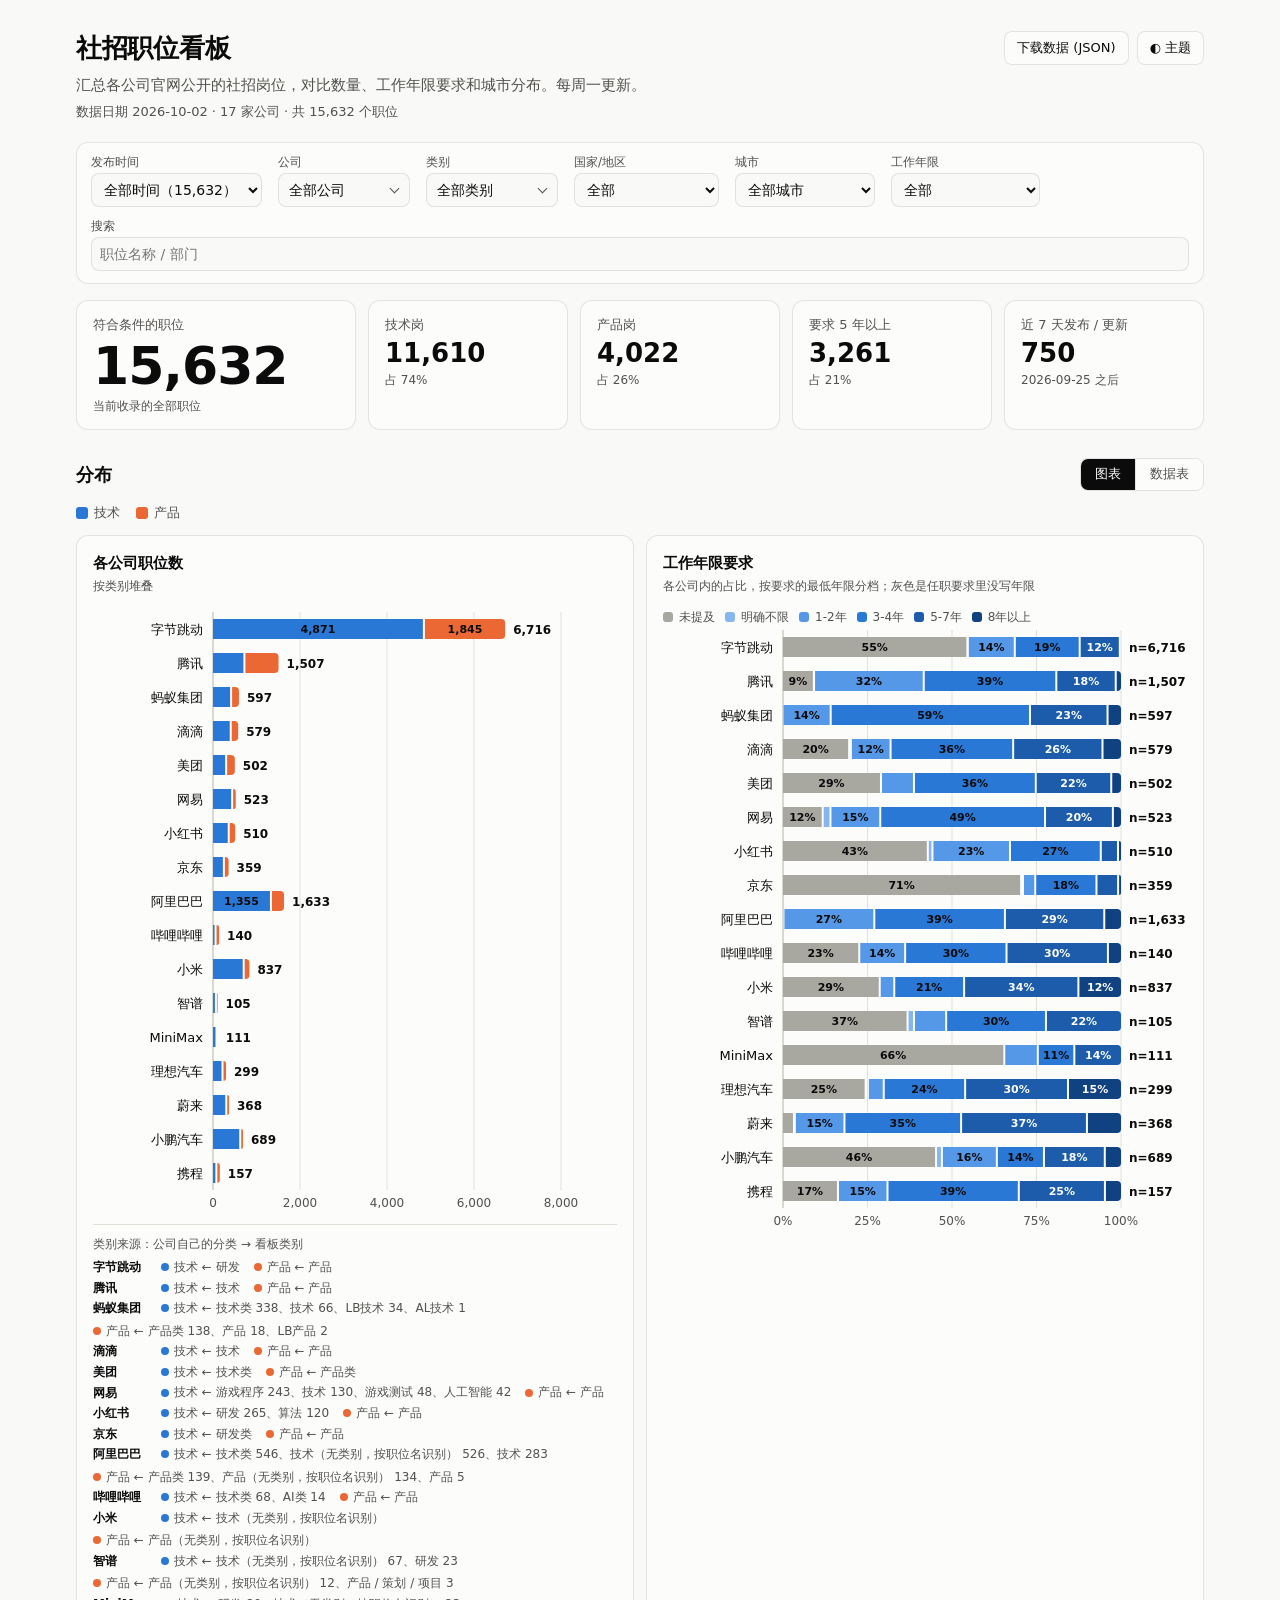
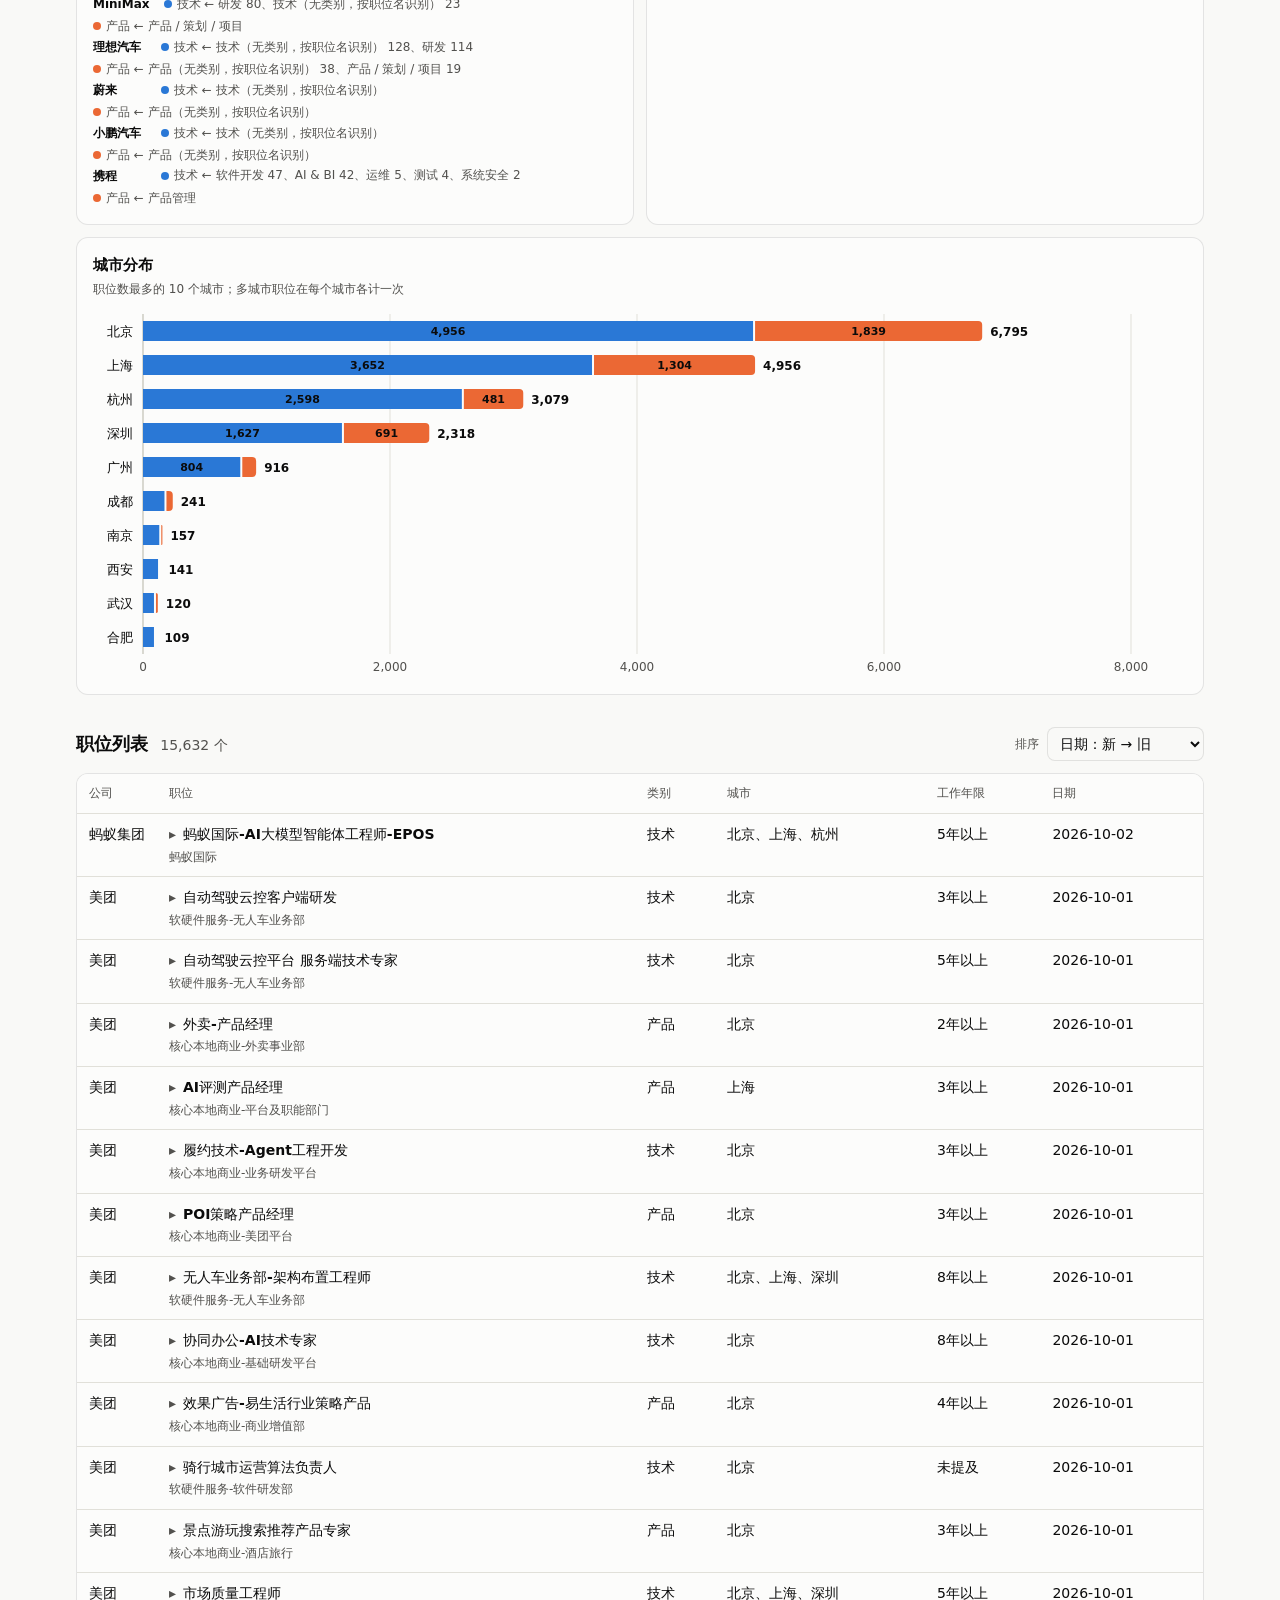
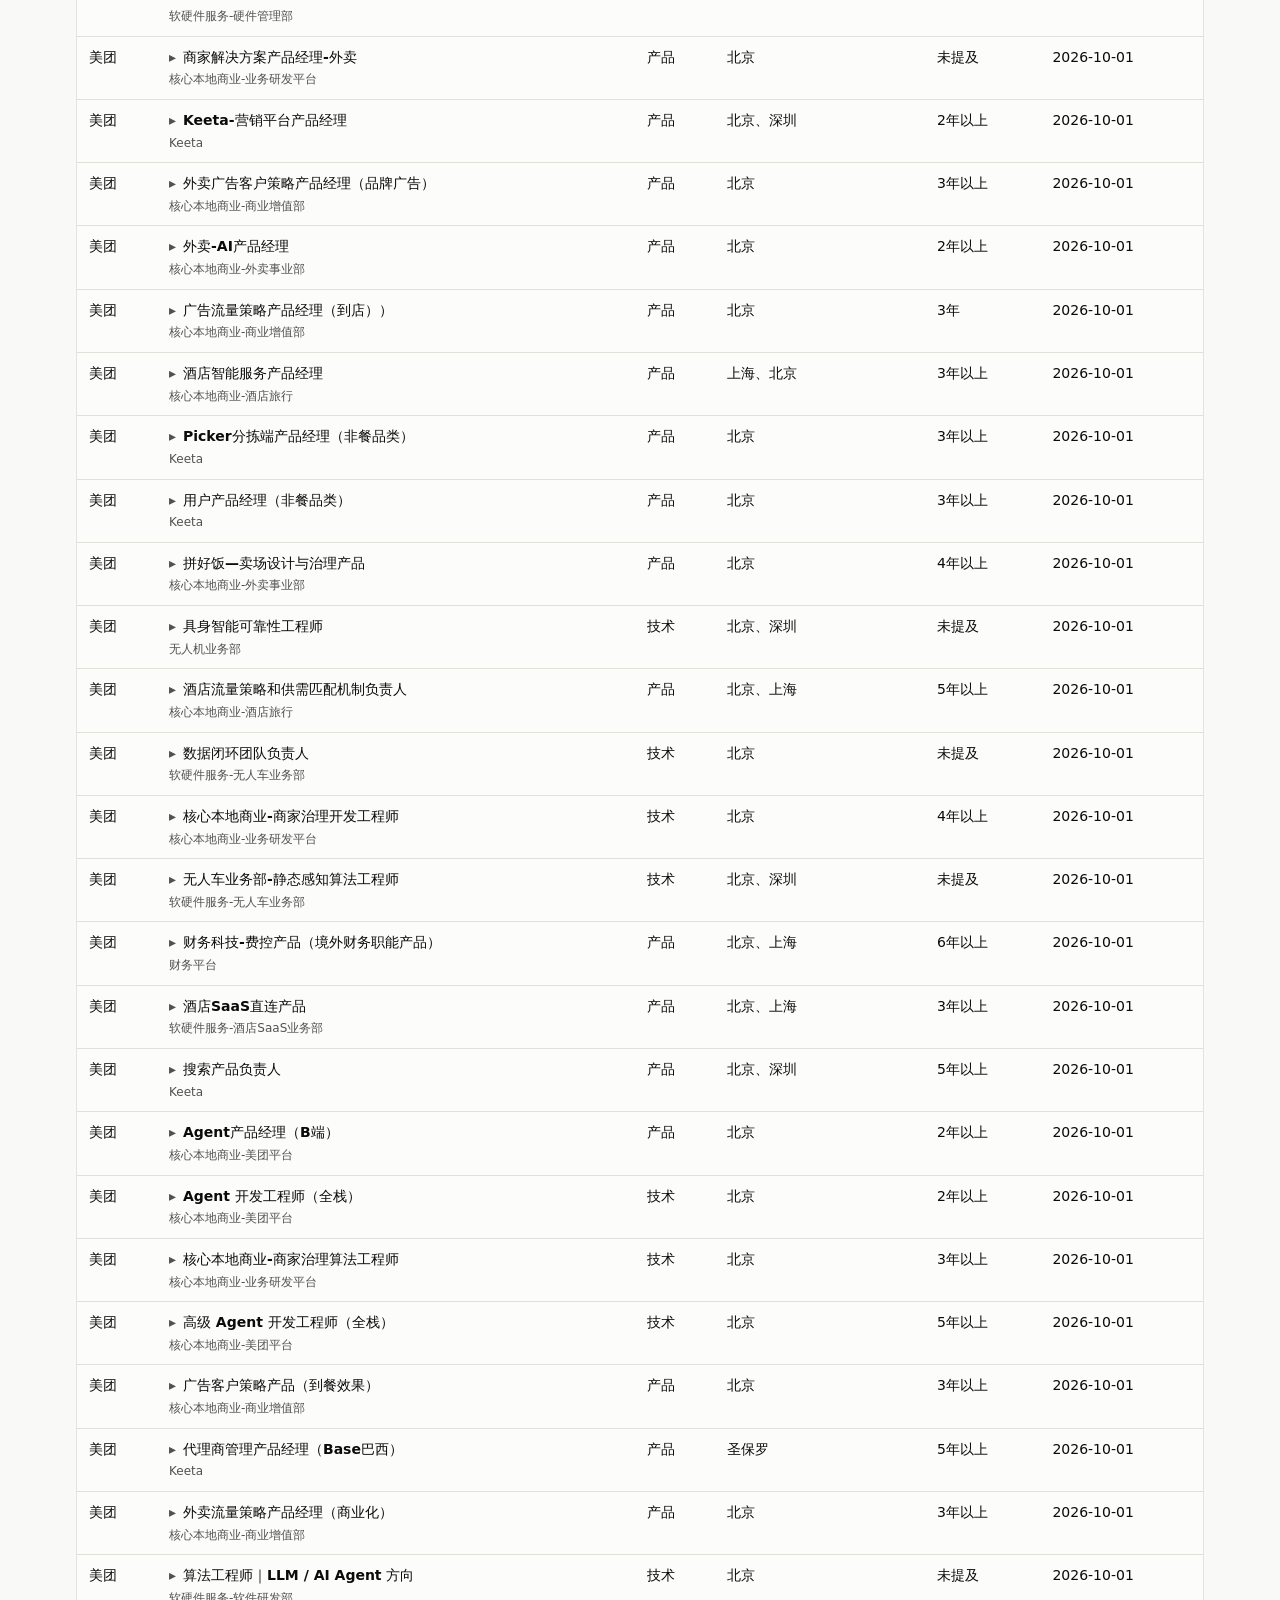
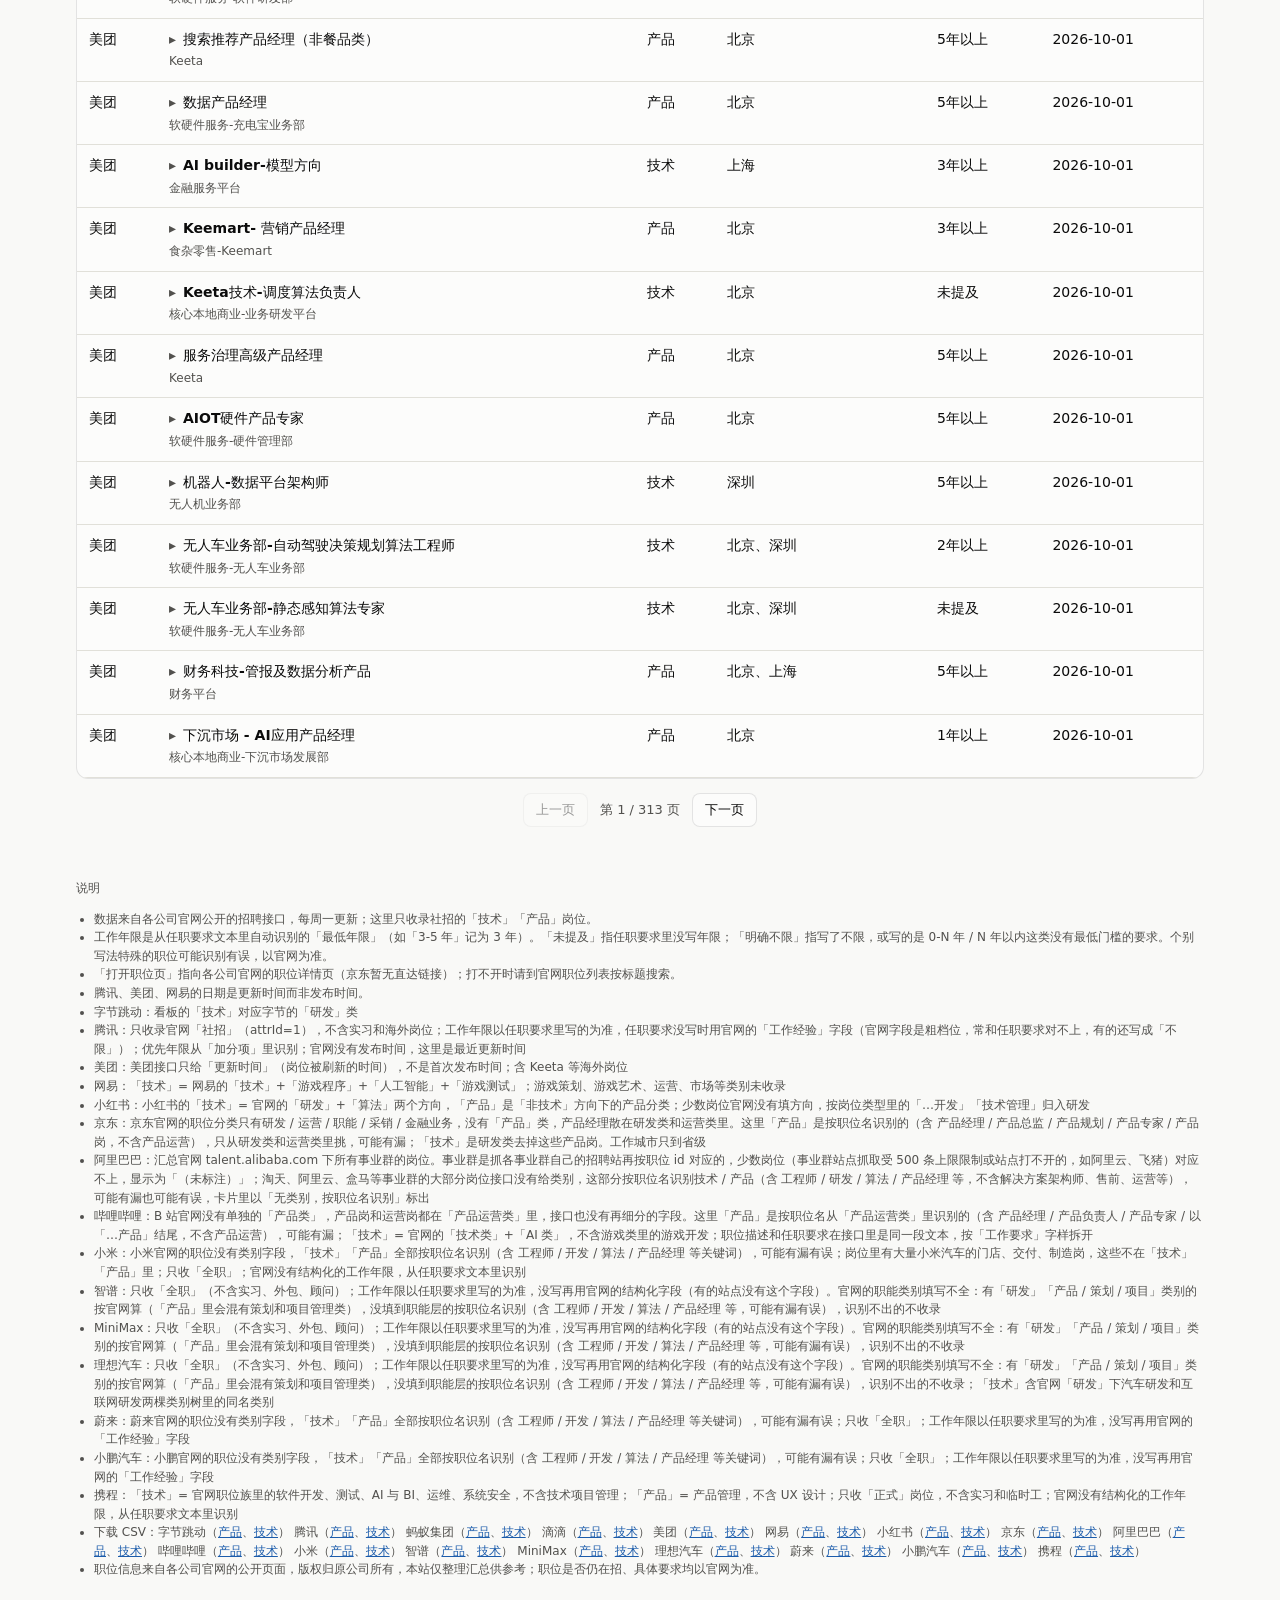
==== index.html @ eeb40e64 "publish: 数据日期 2026-10-02" ====
<!doctype html>
<html lang="zh-CN">
<head>
<meta charset="utf-8">
<meta name="viewport" content="width=device-width, initial-scale=1">
<title>社招职位看板</title>
<meta name="description" content="多家互联网公司的社招岗位看板：数量、工作年限要求、城市分布，可筛选、可查看职位描述。">
<script>
  // 在样式加载前应用已保存的主题，避免闪一下
  try { var t = localStorage.getItem('jobs-theme'); if (t === 'light' || t === 'dark') document.documentElement.dataset.theme = t; } catch (e) {}
</script>
<link rel="stylesheet" href="assets/style.css">
<script src="assets/app.js" defer></script>
</head>
<body>
<header class="top">
  <div class="top-row">
    <h1>社招职位看板</h1>
    <div class="top-actions">
      <a class="btn" href="data/jobs.json" download>下载数据 (JSON)</a>
      <button class="btn" id="themeBtn" type="button" aria-label="切换深色 / 浅色">◐ 主题</button>
    </div>
  </div>
  <p class="lead">汇总各公司官网公开的社招岗位，对比数量、工作年限要求和城市分布。每周一更新。</p>
  <p class="meta" id="meta">加载中…</p>
</header>

<main>
  <section class="filters" aria-label="筛选" id="filters">
    <label class="fld">发布时间
      <select id="fRange"></select>
    </label>
    <div class="fld"><span class="fld-l" id="lCompany">公司</span><div class="dd" id="fCompany"></div></div>
    <div class="fld"><span class="fld-l" id="lCat">类别</span><div class="dd" id="fCat"></div></div>
    <label class="fld" id="fldCountry" hidden>国家/地区
      <select id="fCountry"></select>
    </label>
    <label class="fld">城市
      <select id="fCity"></select>
    </label>
    <label class="fld">工作年限
      <select id="fYears"></select>
    </label>
    <label class="fld grow">搜索
      <input type="search" id="fQuery" placeholder="职位名称 / 部门" autocomplete="off">
    </label>
    <button class="btn" id="fReset" type="button" hidden>清除筛选</button>
    <div class="facets" id="facetRow" hidden></div>
  </section>

  <section class="kpis" aria-label="概览" id="kpis"></section>

  <section aria-labelledby="chartsH">
    <div class="sec-head">
      <h2 id="chartsH">分布</h2>
      <div class="seg-ctl" role="group" aria-label="视图">
        <button type="button" data-view="chart" aria-pressed="true">图表</button>
        <button type="button" data-view="table" aria-pressed="false">数据表</button>
      </div>
    </div>
    <div class="legend" id="catLegend" aria-label="图例"></div>
    <div class="grid" id="charts">
      <article class="card" id="cardCompany"><h3>各公司职位数</h3><p class="sub">按类别堆叠</p><div class="body"></div></article>
      <article class="card" id="cardYears"><h3>工作年限要求</h3><p class="sub">各公司内的占比，按要求的最低年限分档；灰色是任职要求里没写年限</p><div class="legend ord" id="ordLegend"></div><div class="body"></div></article>
      <article class="card" id="cardCity"><h3>城市分布</h3><p class="sub">职位数最多的 10 个城市；多城市职位在每个城市各计一次</p><div class="body"></div></article>
    </div>
  </section>

  <section aria-labelledby="listH">
    <div class="sec-head">
      <h2 id="listH">职位列表 <span class="count" id="listCount"></span></h2>
      <label class="fld inline">排序
        <select id="fSort">
          <option value="date">日期：新 → 旧</option>
          <option value="yasc">工作年限：低 → 高</option>
          <option value="ydesc">工作年限：高 → 低</option>
          <option value="co">公司</option>
        </select>
      </label>
    </div>
    <div class="table-wrap">
      <table class="jobs" id="jobsTable">
        <thead><tr>
          <th scope="col" class="col-co">公司</th>
          <th scope="col">职位</th>
          <th scope="col" class="col-cat">类别</th>
          <th scope="col" class="col-city">城市</th>
          <th scope="col" class="col-y">工作年限</th>
          <th scope="col" class="col-dt">日期</th>
        </tr></thead>
        <tbody id="jobsBody"></tbody>
      </table>
    </div>
    <nav class="pager" id="pager" aria-label="分页"></nav>
  </section>
</main>

<footer class="foot" id="foot"></footer>
<div id="tip" class="tip" role="tooltip" hidden></div>
</body>
</html>
---- assets/style.css ----
/* 配色来自 dataviz skill 的参考调色板，已用 validate_palette.js 校验（两种模式都通过）：
   --cat-0…7 是类别色，按类别在 jobs.json 里的顺序固定分配（技术=蓝、产品=橙…），--ord-* 是工作年限的有序渐变。
   浅色模式下青 / 黄 / 粉对比度不足 3:1，所以图上必须有可见标签或数据表——两者都有。 */
:root {
  color-scheme: light;
  --page: #f9f9f7;
  --surface: #fcfcfb;
  --ink: #0b0b0b;
  --ink-2: #52514e;
  --muted: #898781;
  --grid: #e1e0d9;
  --axis: #c3c2b7;
  --border: rgba(11, 11, 11, 0.10);
  --link: #1c5cab;
  --wash: rgba(11, 11, 11, 0.05);
  --cat-0: #2a78d6; --cat-0-ink: #0b0b0b;
  --cat-1: #eb6834; --cat-1-ink: #0b0b0b;
  --cat-2: #1baf7a; --cat-2-ink: #0b0b0b;
  --cat-3: #eda100; --cat-3-ink: #0b0b0b;
  --cat-4: #e87ba4; --cat-4-ink: #0b0b0b;
  --cat-5: #008300; --cat-5-ink: #ffffff;
  --cat-6: #4a3aa7; --cat-6-ink: #ffffff;
  --cat-7: #e34948; --cat-7-ink: #0b0b0b;
  --na: #a8a7a0; --na-ink: #0b0b0b;   /* 年限图里的「未提及」：没有信息，不参与有序渐变 */
  --ord-0: #86b6ef; --ord-0-ink: #0b0b0b;
  --ord-1: #5598e7; --ord-1-ink: #0b0b0b;
  --ord-2: #2a78d6; --ord-2-ink: #0b0b0b;
  --ord-3: #1c5cab; --ord-3-ink: #ffffff;
  --ord-4: #104281; --ord-4-ink: #ffffff;
}
@media (prefers-color-scheme: dark) {
  :root:where(:not([data-theme="light"])) {
    color-scheme: dark;
    --page: #0d0d0d;
    --surface: #1a1a19;
    --ink: #ffffff;
    --ink-2: #c3c2b7;
    --grid: #2c2c2a;
    --axis: #383835;
    --border: rgba(255, 255, 255, 0.10);
    --link: #6da7ec;
    --wash: rgba(255, 255, 255, 0.07);
    --cat-0: #3987e5; --cat-0-ink: #0b0b0b;
    --cat-1: #d95926; --cat-1-ink: #0b0b0b;
    --cat-2: #199e70; --cat-2-ink: #0b0b0b;
    --cat-3: #c98500; --cat-3-ink: #0b0b0b;
    --cat-4: #d55181; --cat-4-ink: #0b0b0b;
    --cat-5: #008300; --cat-5-ink: #ffffff;
    --cat-6: #9085e9; --cat-6-ink: #0b0b0b;
    --cat-7: #e66767; --cat-7-ink: #0b0b0b;
    --na: #66655f; --na-ink: #ffffff;
    --ord-0: #184f95; --ord-0-ink: #ffffff;
    --ord-1: #256abf; --ord-1-ink: #ffffff;
    --ord-2: #3987e5; --ord-2-ink: #0b0b0b;
    --ord-3: #6da7ec; --ord-3-ink: #0b0b0b;
    --ord-4: #9ec5f4; --ord-4-ink: #0b0b0b;
  }
}
:root[data-theme="dark"] {
  color-scheme: dark;
  --page: #0d0d0d;
  --surface: #1a1a19;
  --ink: #ffffff;
  --ink-2: #c3c2b7;
  --grid: #2c2c2a;
  --axis: #383835;
  --border: rgba(255, 255, 255, 0.10);
  --link: #6da7ec;
  --wash: rgba(255, 255, 255, 0.07);
  --cat-0: #3987e5; --cat-0-ink: #0b0b0b;
  --cat-1: #d95926; --cat-1-ink: #0b0b0b;
  --cat-2: #199e70; --cat-2-ink: #0b0b0b;
  --cat-3: #c98500; --cat-3-ink: #0b0b0b;
  --cat-4: #d55181; --cat-4-ink: #0b0b0b;
  --cat-5: #008300; --cat-5-ink: #ffffff;
  --cat-6: #9085e9; --cat-6-ink: #0b0b0b;
  --cat-7: #e66767; --cat-7-ink: #0b0b0b;
  --na: #66655f; --na-ink: #ffffff;
  --ord-0: #184f95; --ord-0-ink: #ffffff;
  --ord-1: #256abf; --ord-1-ink: #ffffff;
  --ord-2: #3987e5; --ord-2-ink: #0b0b0b;
  --ord-3: #6da7ec; --ord-3-ink: #0b0b0b;
  --ord-4: #9ec5f4; --ord-4-ink: #0b0b0b;
}

* { box-sizing: border-box; }
html { -webkit-text-size-adjust: 100%; }
body {
  margin: 0;
  background: var(--page);
  color: var(--ink);
  font: 15px/1.55 system-ui, -apple-system, "Segoe UI", "PingFang SC", "Microsoft YaHei", sans-serif;
}
.top, main, .foot { max-width: 1160px; margin: 0 auto; padding-left: 16px; padding-right: 16px; }
.top { padding-top: 28px; }
.top-row { display: flex; align-items: center; justify-content: space-between; gap: 12px; flex-wrap: wrap; }
h1 { margin: 0; font-size: 26px; font-weight: 650; letter-spacing: -0.01em; }
h2 { margin: 0; font-size: 18px; font-weight: 650; }
h3 { margin: 0; font-size: 15px; font-weight: 650; }
.lead { margin: 6px 0 0; color: var(--ink-2); }
.lead b { color: var(--ink); font-weight: 600; }
.meta { margin: 4px 0 0; color: var(--ink-2); font-size: 13px; }
.top-actions { display: flex; gap: 8px; }
main { padding-bottom: 32px; }
a { color: var(--link); }
:focus-visible { outline: 2px solid var(--link); outline-offset: 2px; border-radius: 4px; }

.btn {
  font: inherit; font-size: 13px; color: var(--ink); background: var(--surface);
  border: 1px solid var(--border); border-radius: 8px; padding: 6px 12px; cursor: pointer; text-decoration: none;
}
.btn:hover { background: var(--wash); }

/* 筛选栏：一行，位于所有内容上方 */
.filters {
  display: flex; flex-wrap: wrap; align-items: flex-end; gap: 12px 16px;
  margin: 20px 0 16px; padding: 12px 14px; background: var(--surface);
  border: 1px solid var(--border); border-radius: 12px;
}
.fld { display: flex; flex-direction: column; gap: 4px; font-size: 12px; line-height: 1.2; color: var(--ink-2); }
.fld.inline { flex-direction: row; align-items: center; gap: 8px; }
.fld.grow { flex: 1 1 200px; min-width: 160px; }
.fld-l { line-height: 1.2; }
select, input[type="search"] {
  font: inherit; font-size: 14px; color: var(--ink); background: var(--page);
  border: 1px solid var(--border); border-radius: 8px; padding: 6px 8px; min-height: 34px;
}
input[type="search"] { width: 100%; }
/* 可多选的下拉框（公司、类别）：按钮显示当前选择，菜单里是带勾选框的选项 */
.dd { position: relative; }
.dd-btn {
  font: inherit; font-size: 14px; color: var(--ink); background: var(--page); text-align: left;
  border: 1px solid var(--border); border-radius: 8px; padding: 6px 30px 6px 10px; min-height: 34px; min-width: 132px;
  cursor: pointer; position: relative; white-space: nowrap;
}
.dd-btn::after { content: ""; position: absolute; right: 11px; top: 50%; width: 6px; height: 6px; margin-top: -5px;
  border-right: 1.5px solid var(--ink-2); border-bottom: 1.5px solid var(--ink-2); transform: rotate(45deg); }
.dd-btn:hover { background: var(--wash); }
.dd-btn.on { border-color: var(--ink); font-weight: 550; }
.dd-menu {
  position: absolute; z-index: 20; top: calc(100% + 4px); left: 0; min-width: 100%; max-height: 340px; overflow: auto;
  background: var(--surface); border: 1px solid var(--border); border-radius: 10px; padding: 6px;
  box-shadow: 0 8px 24px rgba(0, 0, 0, .16);
}
.dd-menu[hidden] { display: none; }
.dd-item { display: flex; align-items: center; gap: 8px; padding: 7px 8px; border-radius: 6px; cursor: pointer; font-size: 14px; white-space: nowrap; color: var(--ink); }
.dd-item:hover { background: var(--wash); }
.dd-item.zero { opacity: .45; cursor: default; }
.dd-item input { margin: 0; width: 16px; height: 16px; accent-color: var(--ink); }
.dd-item .dot { width: 8px; height: 8px; border-radius: 50%; flex: none; }
.dd-item .n { margin-left: auto; padding-left: 16px; font-size: 12px; color: var(--ink-2); font-variant-numeric: tabular-nums; }
.dd-clear { display: block; width: 100%; margin-top: 4px; padding: 7px 8px; border: 0; border-top: 1px solid var(--grid); background: none;
  font: inherit; font-size: 13px; color: var(--link); text-align: left; cursor: pointer; border-radius: 0 0 6px 6px; }
.dd-clear[hidden] { display: none; }   /* display:block 会盖掉 hidden 属性 */
.dd-clear:hover { background: var(--wash); }

/* 公司专属筛选：只选中一家公司时出现，占满筛选栏下面一整行 */
.facets { flex-basis: 100%; display: flex; flex-wrap: wrap; align-items: flex-end; gap: 12px 16px; padding-top: 12px; border-top: 1px solid var(--grid); }
.facets[hidden] { display: none; }   /* display:flex 会盖掉 hidden 属性 */
.facets .fac-title { font-size: 13px; font-weight: 600; color: var(--ink); align-self: center; }
.facets select { max-width: 260px; }

/* 概览 */
.kpis { display: grid; grid-template-columns: 1.4fr repeat(4, 1fr); gap: 12px; margin-bottom: 28px; }
.tile { background: var(--surface); border: 1px solid var(--border); border-radius: 12px; padding: 14px 16px; }
.tile .l { font-size: 13px; color: var(--ink-2); }
.tile .v { font-size: 26px; font-weight: 650; line-height: 1.2; margin-top: 2px; }
.tile .s { font-size: 12px; color: var(--ink-2); margin-top: 2px; }
.tile.hero .v { font-size: 52px; letter-spacing: -0.02em; line-height: 1.1; }

.sec-head { display: flex; align-items: center; justify-content: space-between; gap: 12px; margin: 8px 0 12px; flex-wrap: wrap; }
.count { font-size: 14px; font-weight: 400; color: var(--ink-2); margin-left: 6px; }
.seg-ctl { display: inline-flex; border: 1px solid var(--border); border-radius: 8px; overflow: hidden; }
.seg-ctl button { font: inherit; font-size: 13px; padding: 5px 14px; background: var(--surface); color: var(--ink-2); border: 0; cursor: pointer; }
.seg-ctl button + button { border-left: 1px solid var(--border); }
.seg-ctl button[aria-pressed="true"] { background: var(--ink); color: var(--surface); }

/* 图表 */
.legend { display: flex; gap: 16px; flex-wrap: wrap; font-size: 13px; color: var(--ink-2); margin: 0 0 12px; }
.legend .k { display: inline-flex; align-items: center; gap: 6px; }
.legend .sw { width: 12px; height: 12px; border-radius: 3px; }
.legend.ord { gap: 10px; margin: 8px 0 0; font-size: 12px; }
.legend.ord .sw { width: 10px; height: 10px; }
.grid { display: grid; grid-template-columns: repeat(2, minmax(0, 1fr)); gap: 12px; margin-bottom: 32px; }
.card { background: var(--surface); border: 1px solid var(--border); border-radius: 12px; padding: 16px; min-width: 0; }
#cardCity { grid-column: 1 / -1; }   /* 三张卡片：城市图独占一整行 */
.card .sub { margin: 2px 0 12px; font-size: 12px; color: var(--ink-2); }
.card .body { position: relative; transition: opacity .15s; }
.card .body.stale { opacity: .5; }
.empty { padding: 28px 8px; color: var(--ink-2); font-size: 13px; text-align: center; }
svg.chart { display: block; width: 100%; height: auto; overflow: visible; }
svg text { font-family: inherit; }
.t-lbl { font-size: 13px; fill: var(--ink); }
.t-axis { font-size: 12px; fill: var(--ink-2); }
.t-val { font-size: 12px; font-weight: 600; fill: var(--ink); }
.t-in { font-size: 11px; font-weight: 600; }
.gridline { stroke: var(--grid); stroke-width: 1; }
.axisline { stroke: var(--axis); stroke-width: 1; }
.row:focus-visible { outline: none; }
.row:focus-visible .rowbg, .row:hover .rowbg { fill: var(--wash); }
.rowbg { fill: transparent; }
.row:hover .seg, .row:focus .seg { filter: brightness(1.08); }

/* 公司卡片下方的类别来源说明 */
.srcs { margin-top: 10px; padding-top: 10px; border-top: 1px solid var(--grid); font-size: 12px; color: var(--ink-2); }
.srcs-t { margin-bottom: 4px; }
.src-row { display: flex; flex-wrap: wrap; gap: 2px 14px; align-items: baseline; line-height: 1.7; }
.src-co { font-weight: 600; color: var(--ink); min-width: 4.5em; }
.src-c { display: inline-flex; align-items: center; gap: 5px; }
.src-c .dot { width: 8px; height: 8px; border-radius: 50%; flex: none; }

/* 数据表视图 */
.dtable { width: 100%; border-collapse: collapse; font-size: 13px; }
.dtable th, .dtable td { text-align: right; padding: 6px 8px; border-bottom: 1px solid var(--grid); font-variant-numeric: tabular-nums; }
.dtable th:first-child, .dtable td:first-child { text-align: left; }
.dtable th { color: var(--ink-2); font-weight: 500; }

/* 提示框 */
.tip {
  position: fixed; z-index: 10; pointer-events: none; max-width: 260px;
  background: var(--surface); color: var(--ink); border: 1px solid var(--border);
  border-radius: 8px; padding: 8px 10px; font-size: 12px; box-shadow: 0 4px 16px rgba(0, 0, 0, .18);
}
.tip .th { color: var(--ink-2); margin-bottom: 4px; }
.tip .tr { display: flex; align-items: center; gap: 8px; line-height: 1.6; }
.tip .tk { width: 12px; height: 3px; border-radius: 2px; flex: none; }
.tip .tv { font-weight: 650; font-size: 13px; }
.tip .tn { color: var(--ink-2); }

/* 职位表 */
.table-wrap { background: var(--surface); border: 1px solid var(--border); border-radius: 12px; overflow: hidden; }
table.jobs { width: 100%; border-collapse: collapse; font-size: 14px; }
table.jobs th { text-align: left; font-size: 12px; font-weight: 500; color: var(--ink-2); padding: 10px 12px; border-bottom: 1px solid var(--grid); background: var(--surface); }
table.jobs td { padding: 10px 12px; border-bottom: 1px solid var(--grid); vertical-align: top; }
table.jobs tbody tr.job:hover { background: var(--wash); }
.col-dt, .col-y { white-space: nowrap; }
.col-co { white-space: nowrap; width: 1%; }
.title-btn {
  font: inherit; color: var(--ink); background: none; border: 0; padding: 0; text-align: left; cursor: pointer; font-weight: 550;
}
.title-btn:hover { color: var(--link); }
.title-btn::before { content: "▸"; display: inline-block; width: 1em; color: var(--ink-2); transition: transform .12s; }
.title-btn[aria-expanded="true"]::before { transform: rotate(90deg); }
.dept { color: var(--ink-2); font-size: 12px; margin-top: 2px; }
.pref { color: var(--ink-2); font-size: 12px; }
.mobile-meta { display: none; color: var(--ink-2); font-size: 12px; margin-top: 2px; }
tr.detail td { background: var(--page); padding: 14px 16px 18px; }
.jd { display: grid; grid-template-columns: 1fr 1fr; gap: 20px; }
.jd h4 { margin: 0 0 6px; font-size: 13px; color: var(--ink-2); font-weight: 600; }
.jd .txt { white-space: pre-wrap; word-break: break-word; font-size: 13px; line-height: 1.7; max-height: 420px; overflow: auto; }
.detail-actions { margin-top: 12px; display: flex; gap: 12px; align-items: center; flex-wrap: wrap; font-size: 13px; color: var(--ink-2); }
.pager { display: flex; align-items: center; justify-content: center; gap: 12px; margin: 14px 0 0; font-size: 13px; color: var(--ink-2); }
.pager .btn[disabled] { opacity: .4; cursor: default; }

.foot { padding-top: 8px; padding-bottom: 40px; color: var(--ink-2); font-size: 12px; }
.foot ul { margin: 6px 0 0; padding-left: 18px; }

@media (max-width: 900px) {
  .kpis { grid-template-columns: repeat(2, 1fr); }
  .tile.hero { grid-column: 1 / -1; }
  .grid { grid-template-columns: 1fr; }
  .jd { grid-template-columns: 1fr; }
}
@media (max-width: 720px) {
  .col-cat, .col-city, .col-co { display: none; }
  .mobile-meta { display: block; }
  h1 { font-size: 22px; }
}
@media (forced-colors: active) {
  .seg { forced-color-adjust: none; }
}
@media print {
  .filters, .top-actions, .seg-ctl, .pager { display: none; }
}
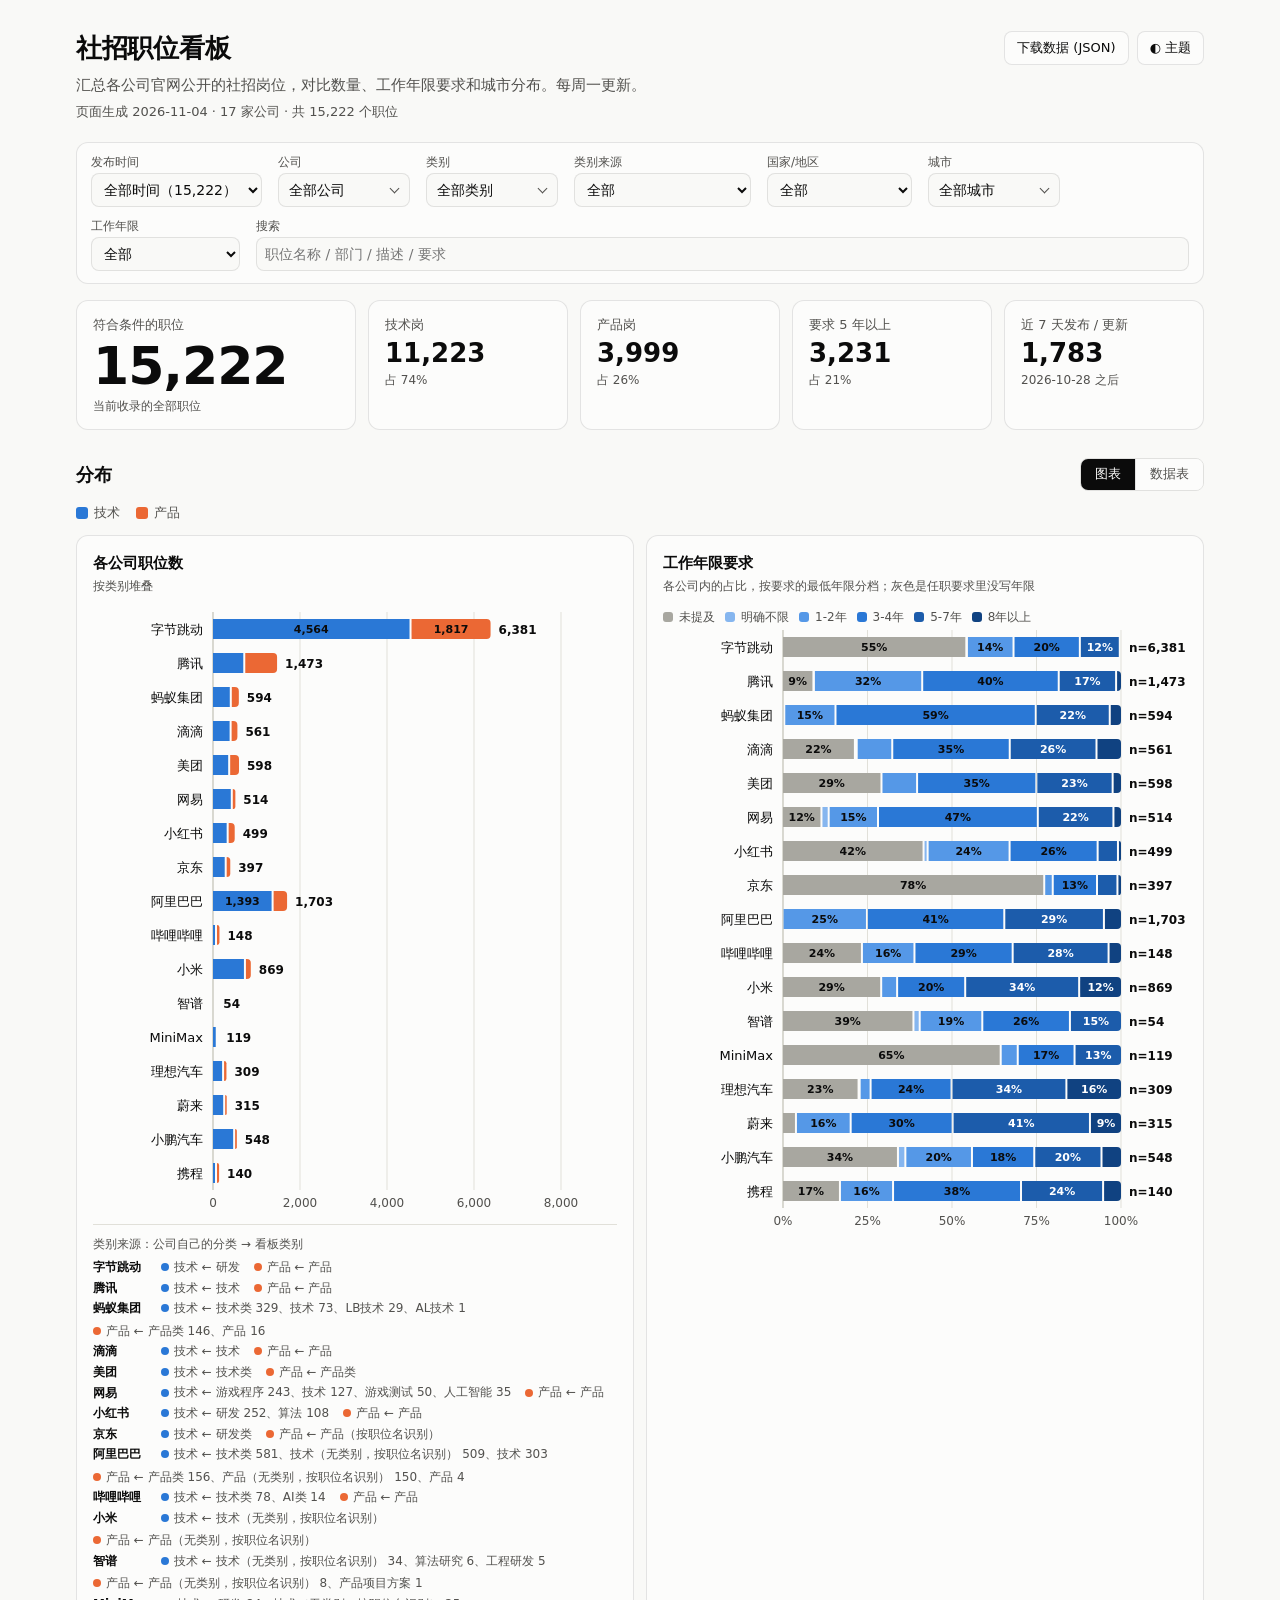
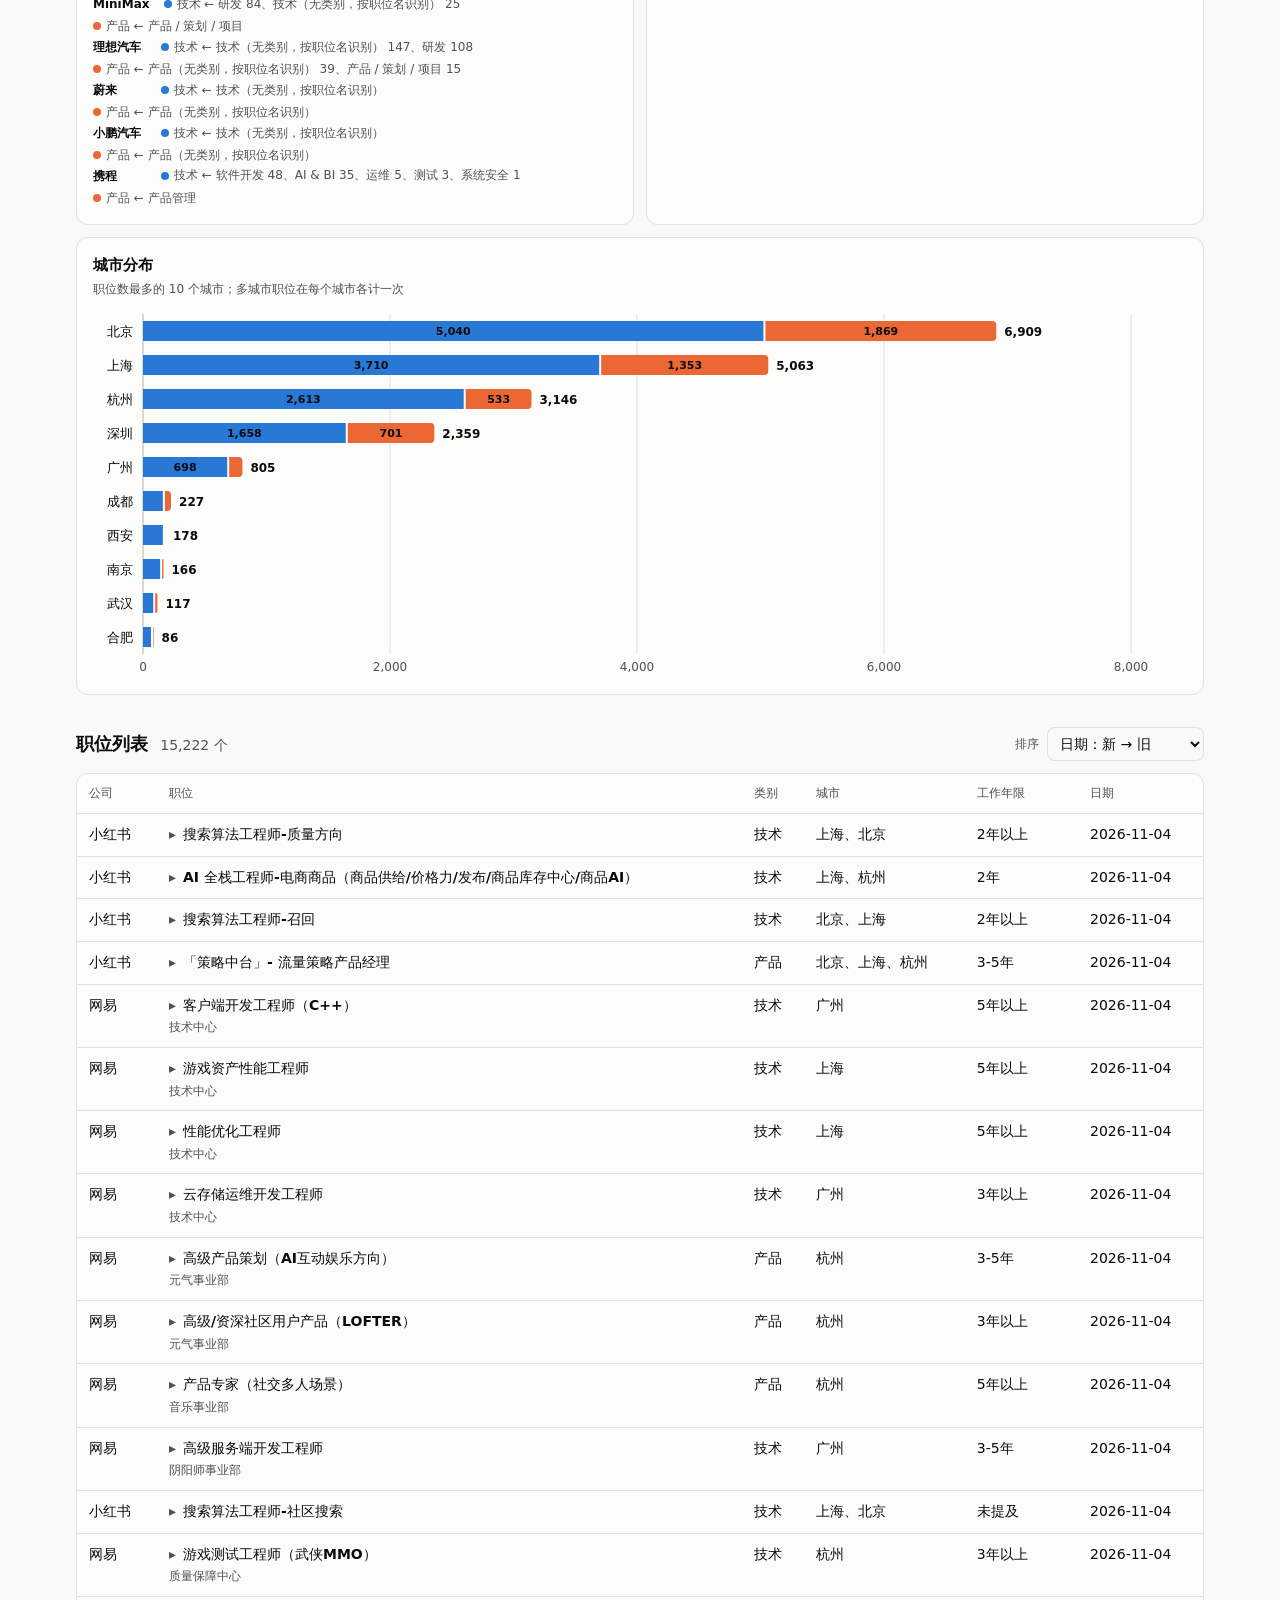
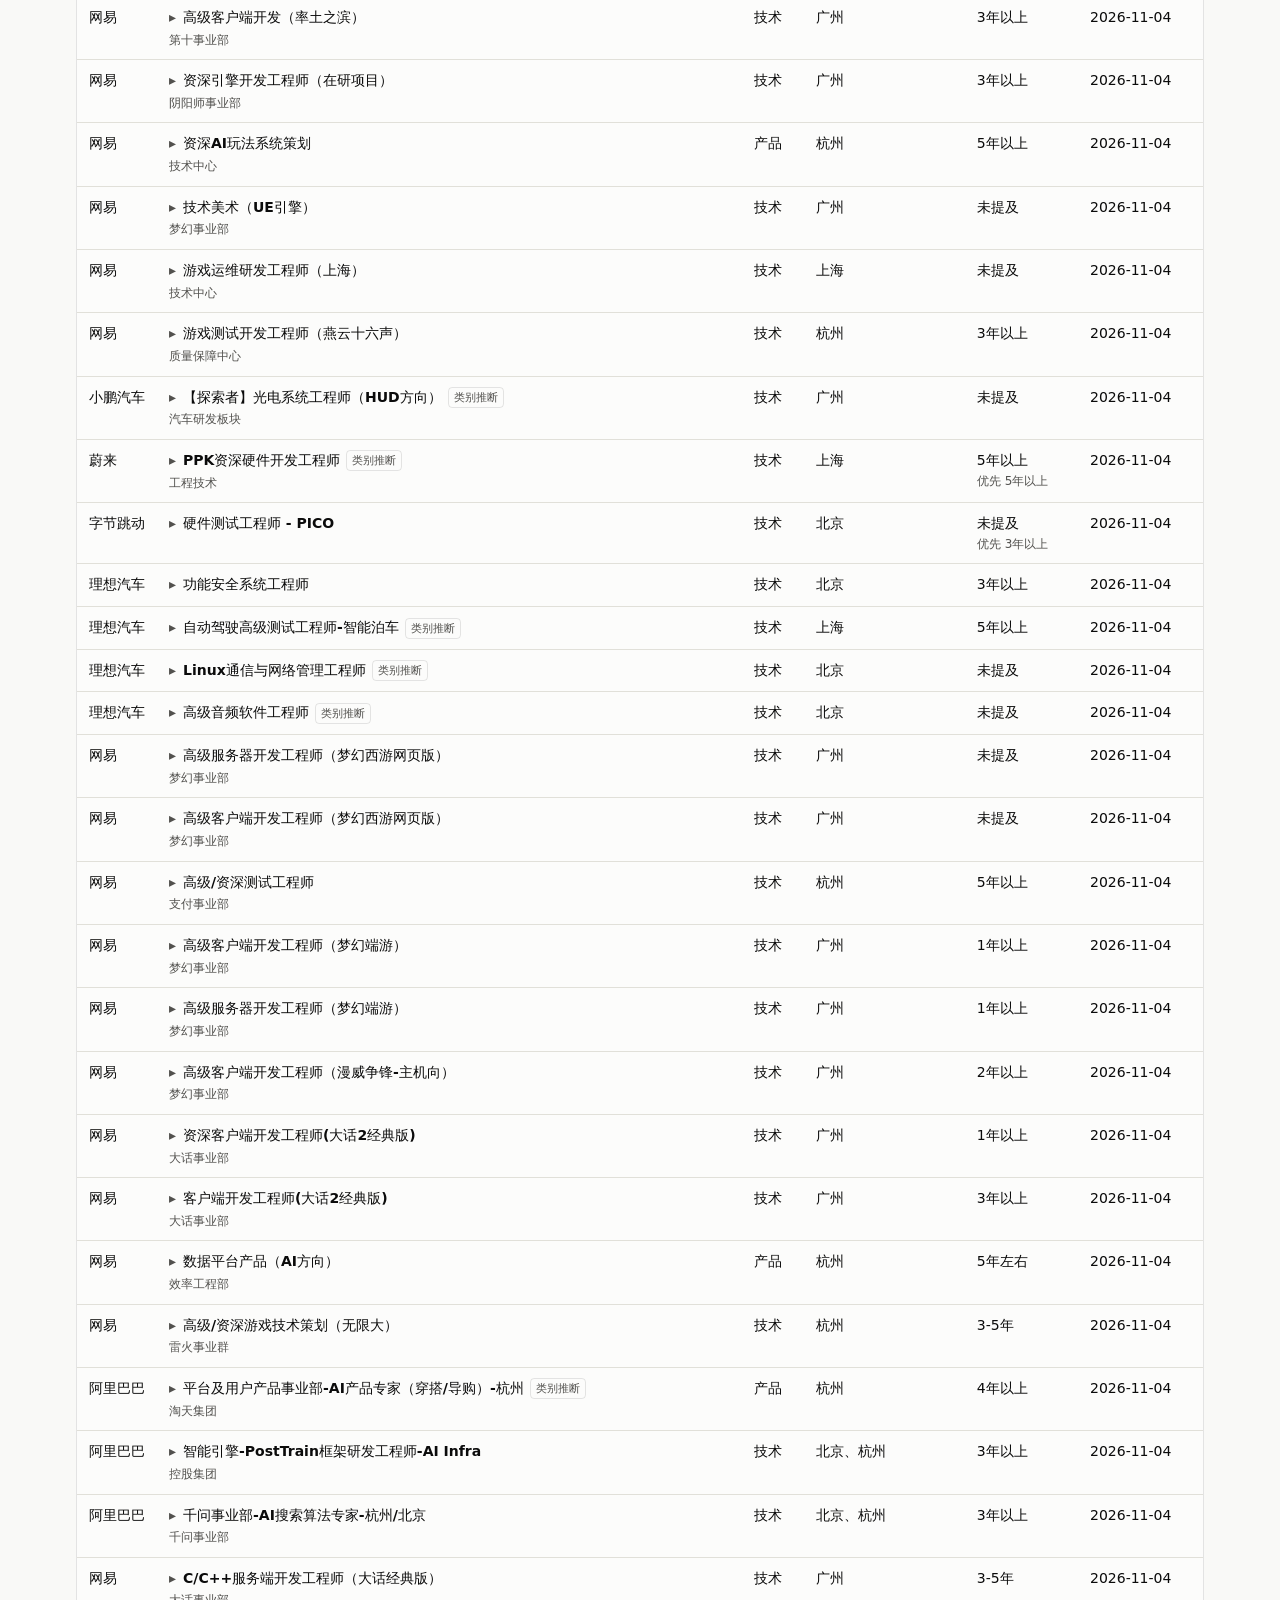
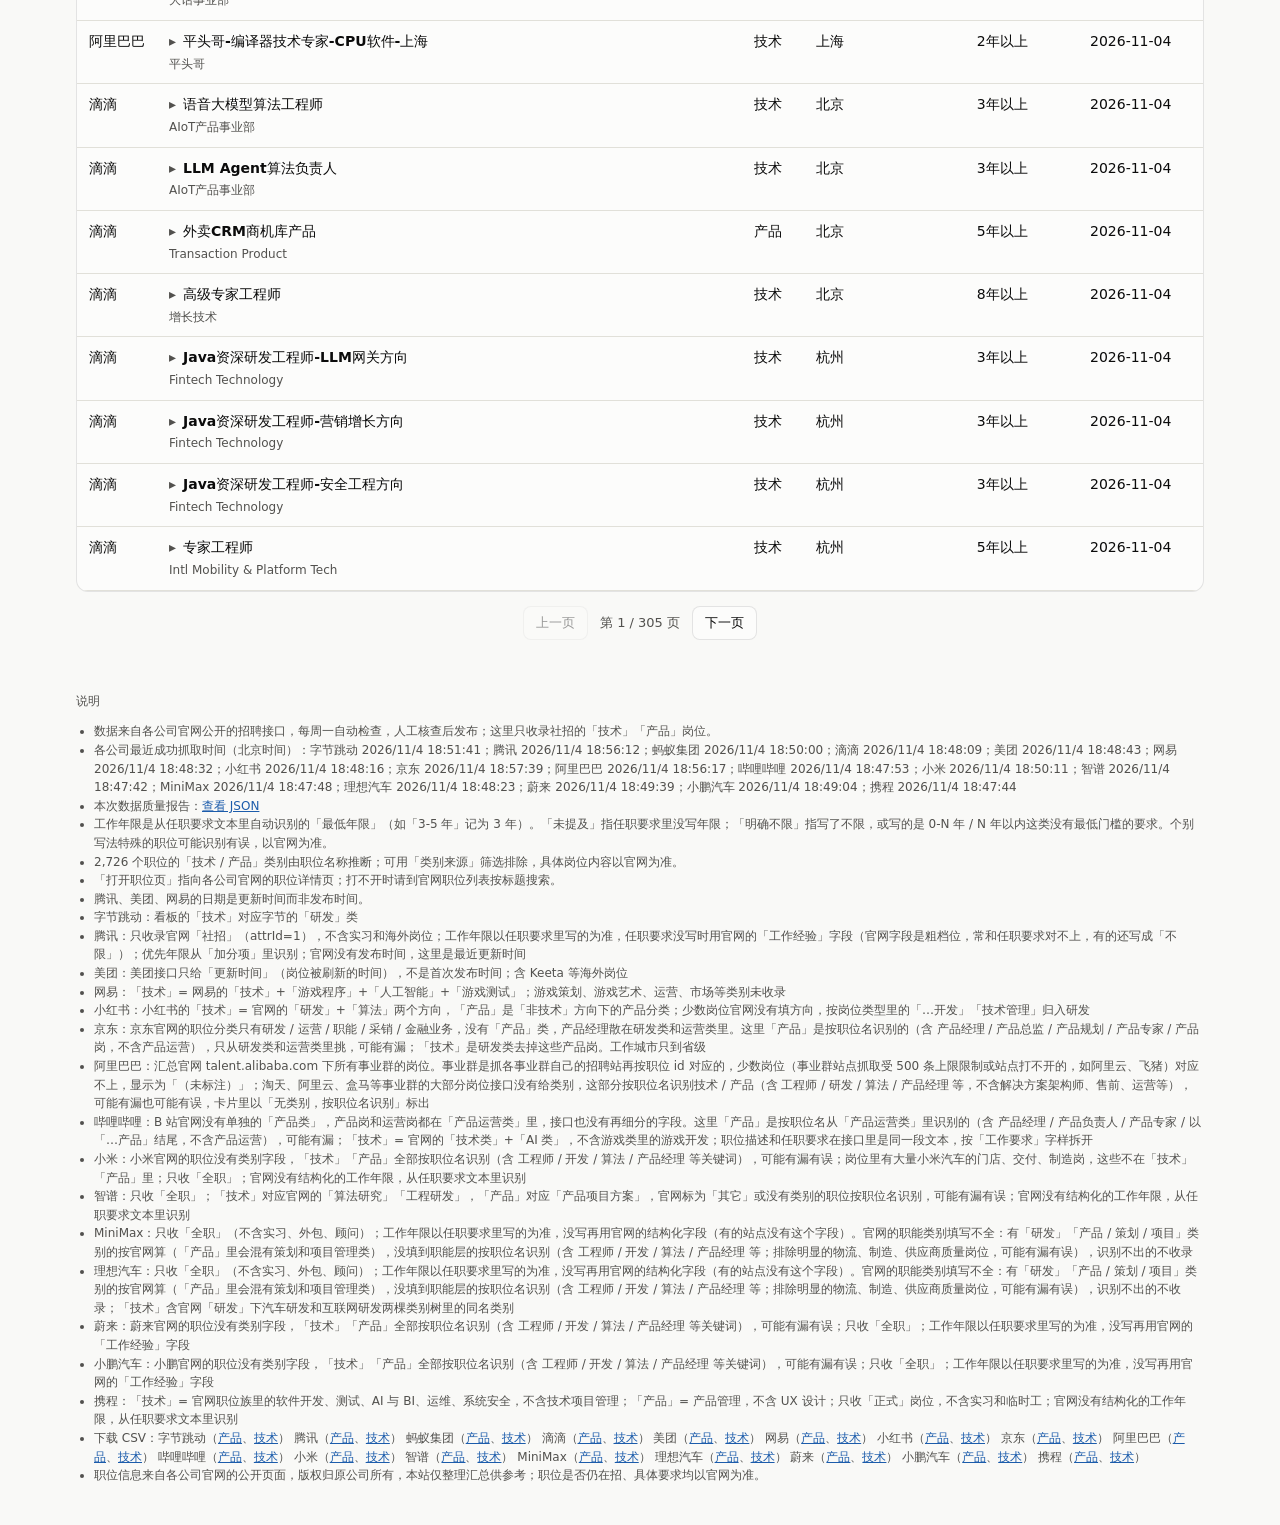
==== commit a562a4d9: "publish: 数据日期 2026-11-04" ====
--- a/index.html
+++ b/index.html
@@ -32,17 +32,19 @@
     </label>
     <div class="fld"><span class="fld-l" id="lCompany">公司</span><div class="dd" id="fCompany"></div></div>
     <div class="fld"><span class="fld-l" id="lCat">类别</span><div class="dd" id="fCat"></div></div>
+    <label class="fld">类别来源
+      <select id="fSource"></select>
+    </label>
     <label class="fld" id="fldCountry" hidden>国家/地区
       <select id="fCountry"></select>
     </label>
-    <label class="fld">城市
-      <select id="fCity"></select>
-    </label>
+    <div class="fld"><span class="fld-l" id="lCity">城市</span><div class="dd" id="fCity"></div></div>
     <label class="fld">工作年限
       <select id="fYears"></select>
     </label>
     <label class="fld grow">搜索
-      <input type="search" id="fQuery" placeholder="职位名称 / 部门" autocomplete="off">
+      <input type="search" id="fQuery" placeholder="职位名称 / 部门 / 描述 / 要求" autocomplete="off">
+      <span class="search-status" id="searchStatus" role="status"></span>
     </label>
     <button class="btn" id="fReset" type="button" hidden>清除筛选</button>
     <div class="facets" id="facetRow" hidden></div>
--- a/assets/style.css
+++ b/assets/style.css
@@ -126,6 +126,8 @@
   border: 1px solid var(--border); border-radius: 8px; padding: 6px 8px; min-height: 34px;
 }
 input[type="search"] { width: 100%; }
+.search-status { color: var(--ink-2); font-size: 11px; line-height: 1.2; }
+.search-status:empty { display: none; }
 /* 可多选的下拉框（公司、类别）：按钮显示当前选择，菜单里是带勾选框的选项 */
 .dd { position: relative; }
 .dd-btn {
@@ -145,7 +147,9 @@
 .dd-menu[hidden] { display: none; }
 .dd-item { display: flex; align-items: center; gap: 8px; padding: 7px 8px; border-radius: 6px; cursor: pointer; font-size: 14px; white-space: nowrap; color: var(--ink); }
 .dd-item:hover { background: var(--wash); }
+.dd-item[hidden] { display: none; }
 .dd-item.zero { opacity: .45; cursor: default; }
+.dd-search { display: block; width: 100%; margin-bottom: 4px; }
 .dd-item input { margin: 0; width: 16px; height: 16px; accent-color: var(--ink); }
 .dd-item .dot { width: 8px; height: 8px; border-radius: 50%; flex: none; }
 .dd-item .n { margin-left: auto; padding-left: 16px; font-size: 12px; color: var(--ink-2); font-variant-numeric: tabular-nums; }
@@ -158,7 +162,7 @@
 .facets { flex-basis: 100%; display: flex; flex-wrap: wrap; align-items: flex-end; gap: 12px 16px; padding-top: 12px; border-top: 1px solid var(--grid); }
 .facets[hidden] { display: none; }   /* display:flex 会盖掉 hidden 属性 */
 .facets .fac-title { font-size: 13px; font-weight: 600; color: var(--ink); align-self: center; }
-.facets select { max-width: 260px; }
+.facets .dd-btn { max-width: 260px; overflow: hidden; text-overflow: ellipsis; }
 
 /* 概览 */
 .kpis { display: grid; grid-template-columns: 1.4fr repeat(4, 1fr); gap: 12px; margin-bottom: 28px; }
@@ -242,6 +246,7 @@
 .title-btn::before { content: "▸"; display: inline-block; width: 1em; color: var(--ink-2); transition: transform .12s; }
 .title-btn[aria-expanded="true"]::before { transform: rotate(90deg); }
 .dept { color: var(--ink-2); font-size: 12px; margin-top: 2px; }
+.inferred { display: inline-block; margin-left: 6px; padding: 1px 5px; border: 1px solid var(--border); border-radius: 4px; color: var(--ink-2); font-size: 11px; vertical-align: middle; }
 .pref { color: var(--ink-2); font-size: 12px; }
 .mobile-meta { display: none; color: var(--ink-2); font-size: 12px; margin-top: 2px; }
 tr.detail td { background: var(--page); padding: 14px 16px 18px; }
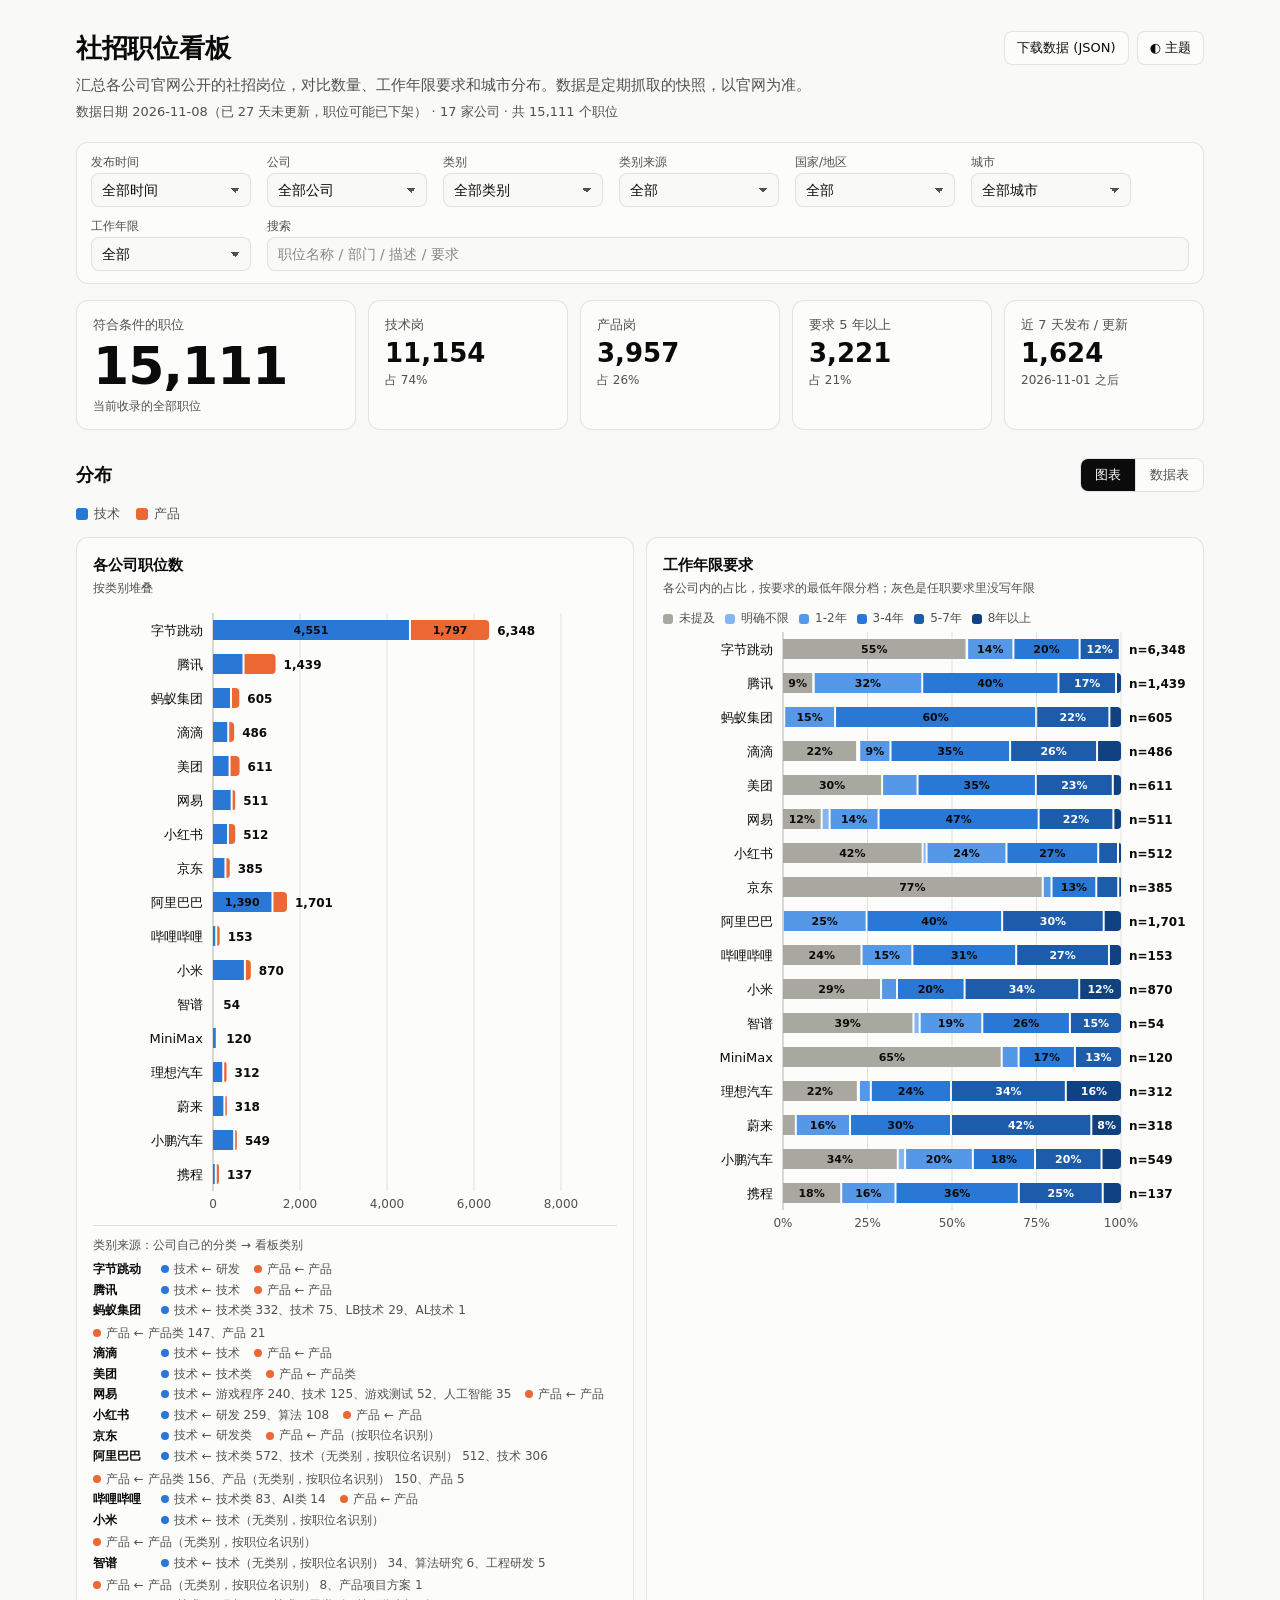
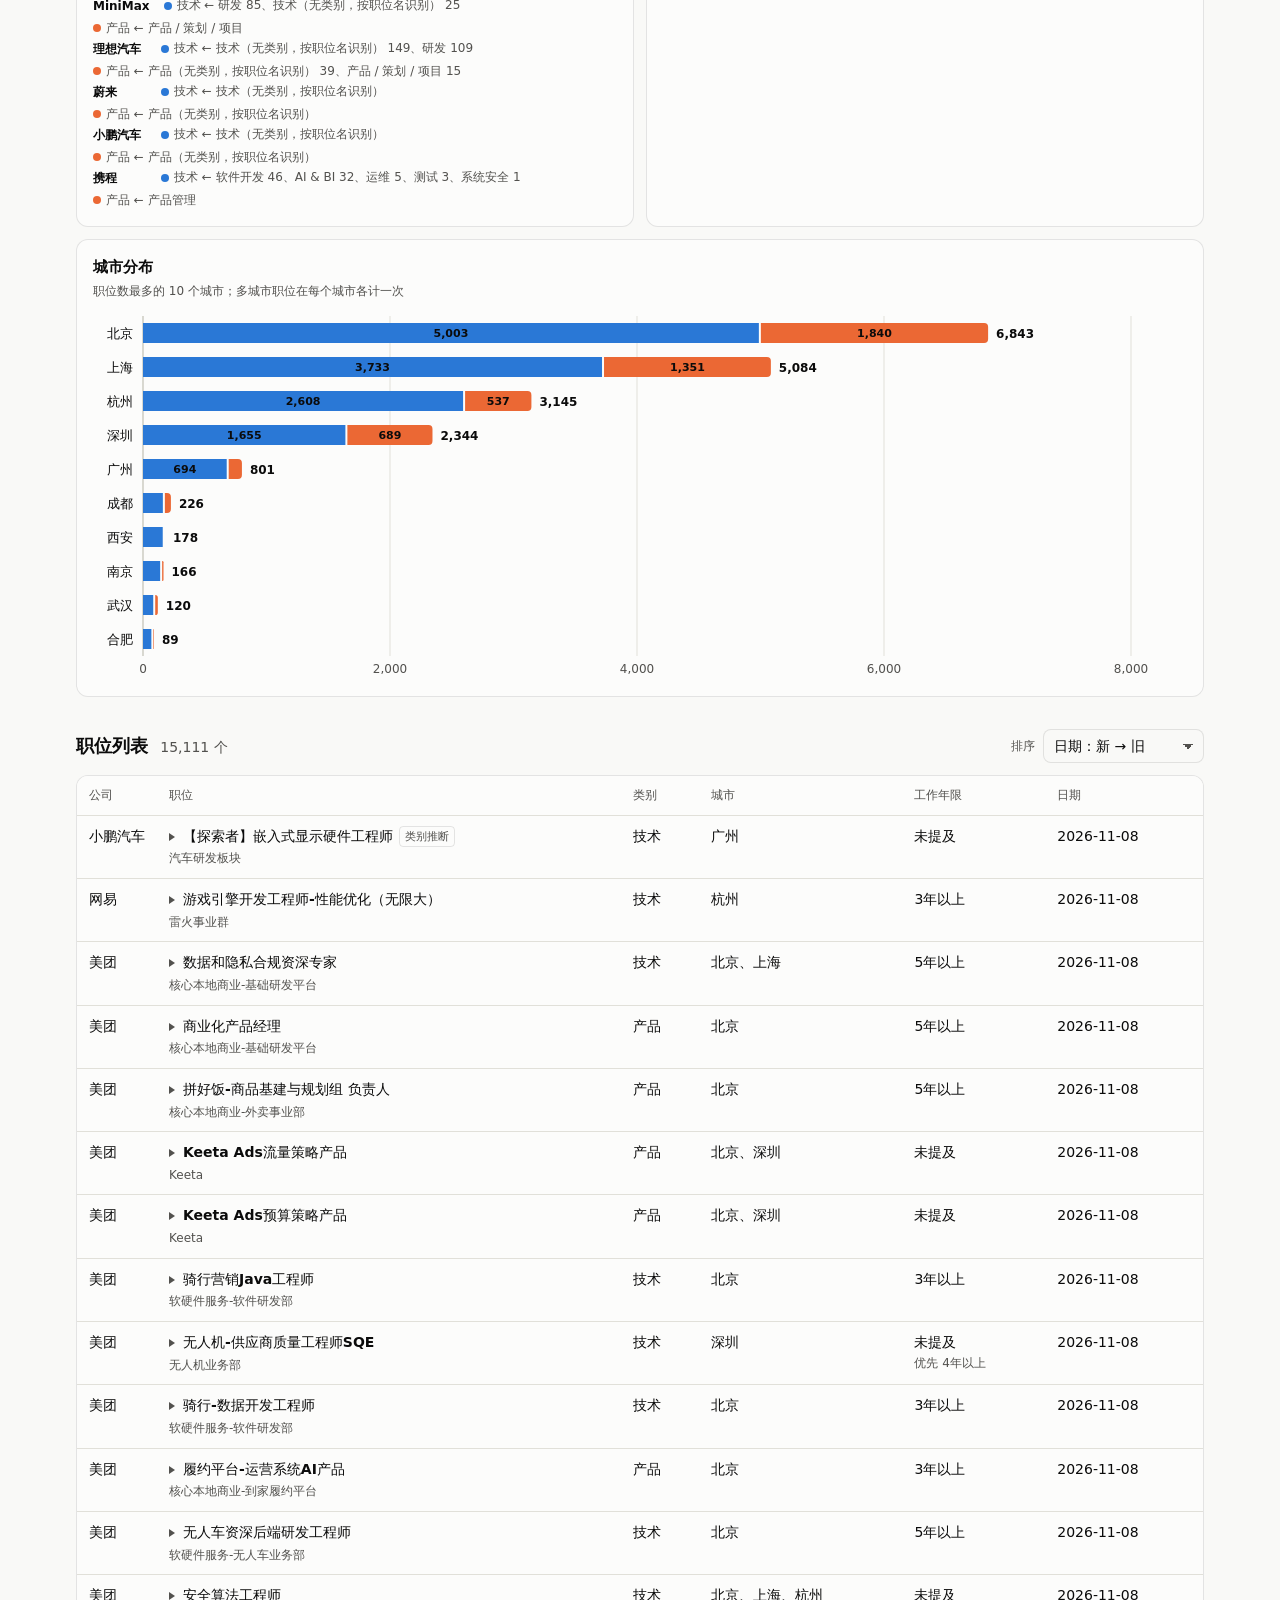
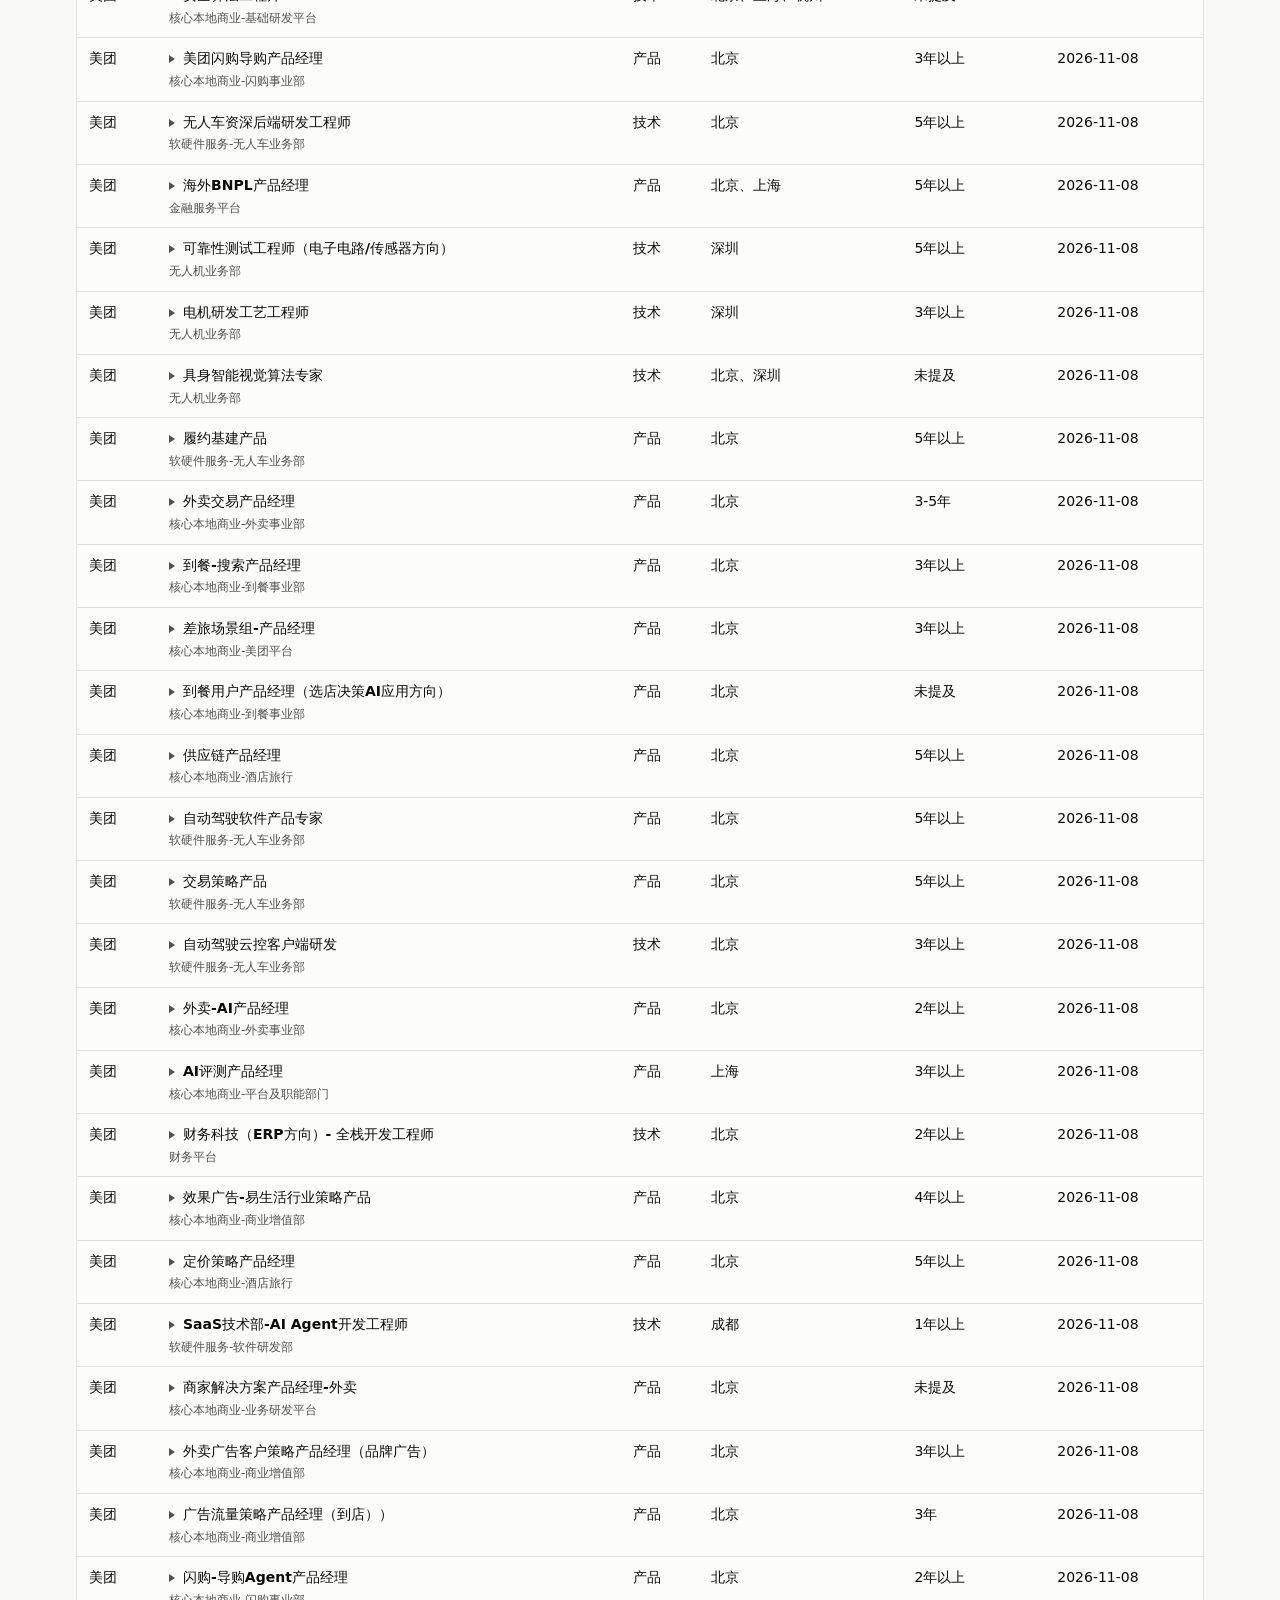
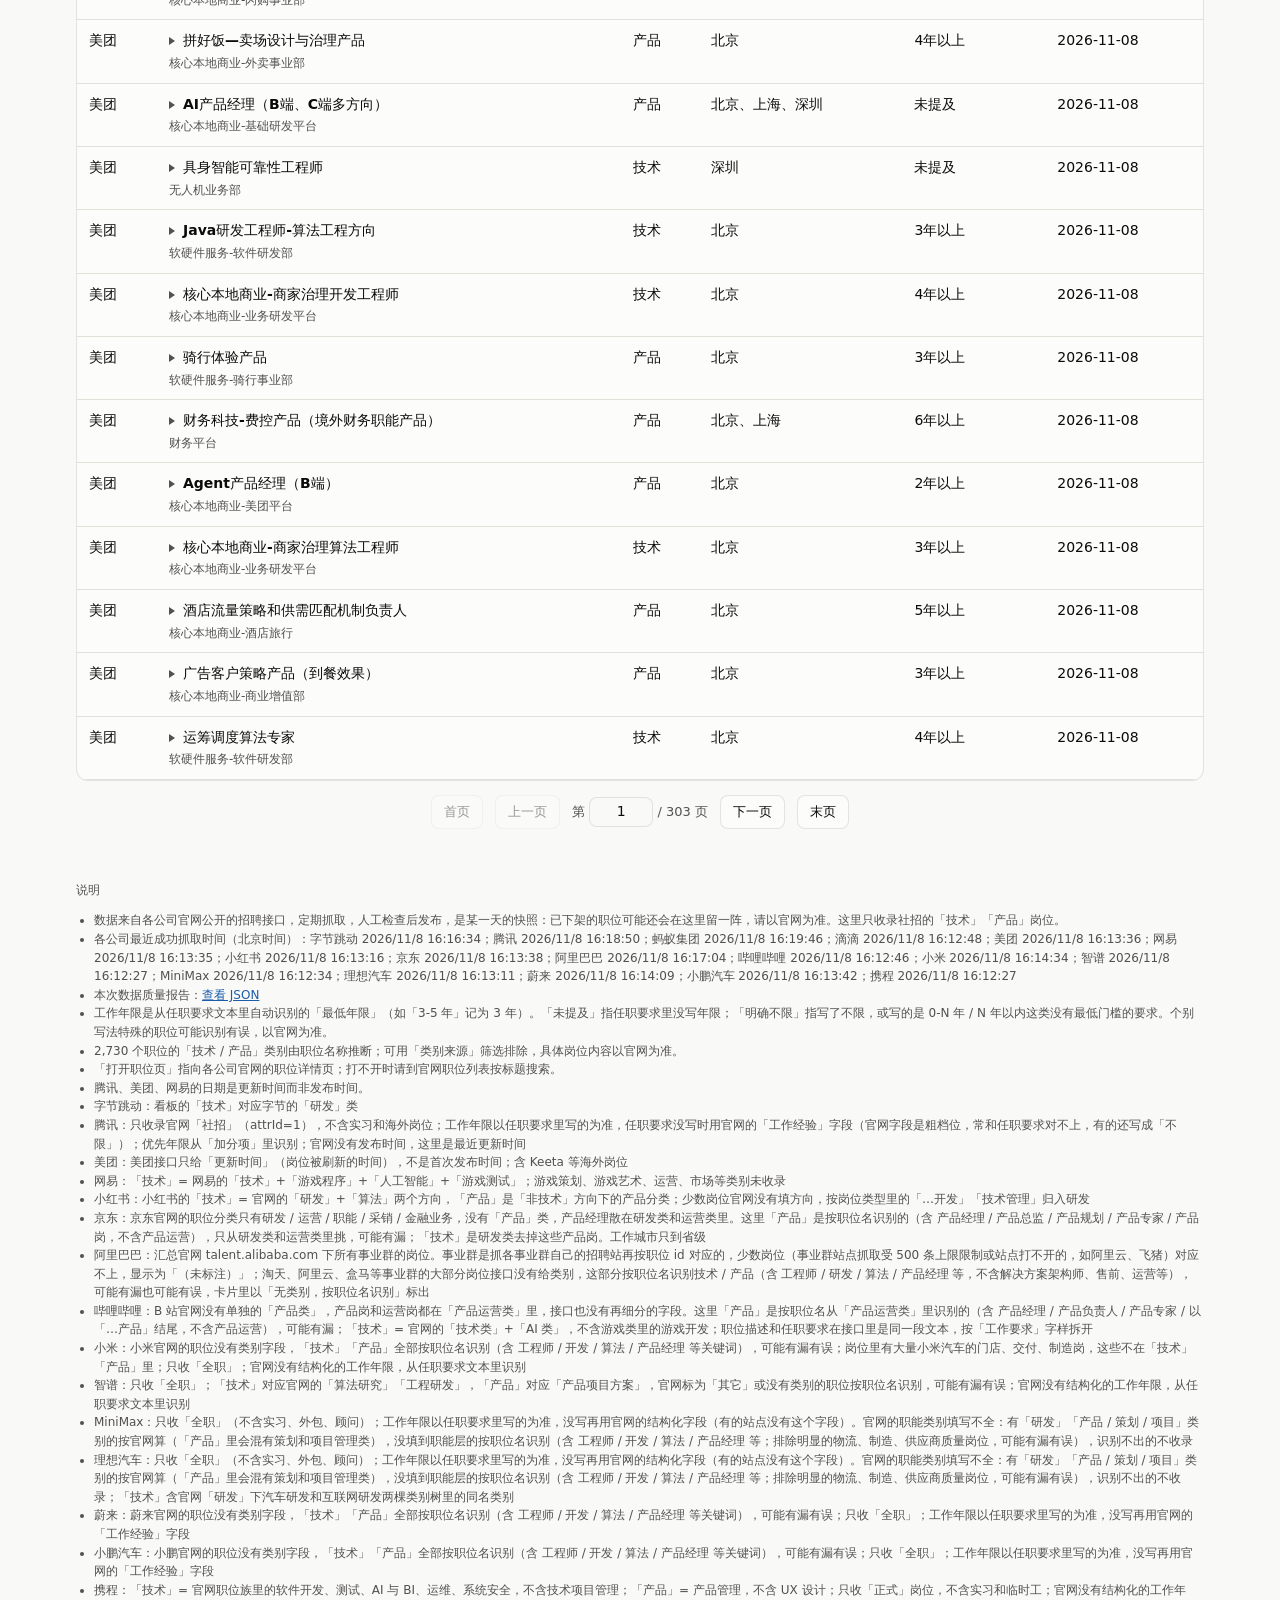
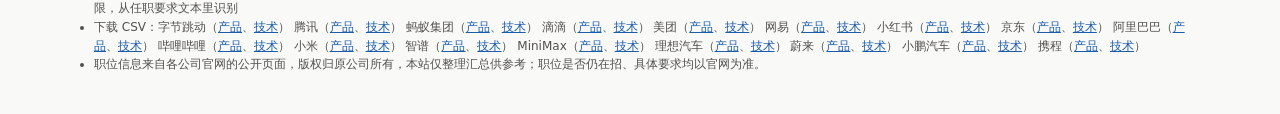
==== commit 84d63801: "publish: 数据日期 2026-11-08" ====
--- a/index.html
+++ b/index.html
@@ -10,6 +10,7 @@
   try { var t = localStorage.getItem('jobs-theme'); if (t === 'light' || t === 'dark') document.documentElement.dataset.theme = t; } catch (e) {}
 </script>
 <link rel="stylesheet" href="assets/style.css">
+<script src="assets/state.js" defer></script>
 <script src="assets/app.js" defer></script>
 </head>
 <body>
@@ -21,7 +22,7 @@
       <button class="btn" id="themeBtn" type="button" aria-label="切换深色 / 浅色">◐ 主题</button>
     </div>
   </div>
-  <p class="lead">汇总各公司官网公开的社招岗位，对比数量、工作年限要求和城市分布。每周一更新。</p>
+  <p class="lead">汇总各公司官网公开的社招岗位，对比数量、工作年限要求和城市分布。数据是定期抓取的快照，以官网为准。</p>
   <p class="meta" id="meta">加载中…</p>
 </header>
 
--- a/assets/style.css
+++ b/assets/style.css
@@ -106,10 +106,12 @@
 :focus-visible { outline: 2px solid var(--link); outline-offset: 2px; border-radius: 4px; }
 
 .btn {
+  display: inline-flex; align-items: center; min-height: 34px;   /* 和筛选控件同高，排在一行时才对得齐 */
   font: inherit; font-size: 13px; color: var(--ink); background: var(--surface);
-  border: 1px solid var(--border); border-radius: 8px; padding: 6px 12px; cursor: pointer; text-decoration: none;
+  border: 1px solid var(--border); border-radius: 8px; padding: 0 12px; cursor: pointer; text-decoration: none;
 }
 .btn:hover { background: var(--wash); }
+.btn[hidden] { display: none; }   /* display:inline-flex 会盖掉 hidden 属性 */
 
 /* 筛选栏：一行，位于所有内容上方 */
 .filters {
@@ -118,27 +120,35 @@
   border: 1px solid var(--border); border-radius: 12px;
 }
 .fld { display: flex; flex-direction: column; gap: 4px; font-size: 12px; line-height: 1.2; color: var(--ink-2); }
-.fld.inline { flex-direction: row; align-items: center; gap: 8px; }
+.filters .fld:not(.grow) { flex: 0 0 160px; }   /* 所有下拉统一宽度，换行后也整齐 */
+.fld.inline { flex-direction: row; align-items: center; gap: 8px; white-space: nowrap; }
+.fld.inline select { width: auto; min-width: 160px; }
 .fld.grow { flex: 1 1 200px; min-width: 160px; }
 .fld-l { line-height: 1.2; }
-select, input[type="search"] {
-  font: inherit; font-size: 14px; color: var(--ink); background: var(--page);
-  border: 1px solid var(--border); border-radius: 8px; padding: 6px 8px; min-height: 34px;
-}
+/* 所有筛选控件（原生 select、多选下拉按钮 .dd-btn、搜索框）共用同一套外观：同高、同宽、同样的箭头、同样的悬停 / 已选状态。
+   改其中一个的样子时，三个一起看。 */
+select, input[type="search"], input[type="number"], .dd-btn {
+  font: inherit; font-size: 14px; color: var(--ink); background-color: var(--page);
+  border: 1px solid var(--border); border-radius: 8px; padding: 6px 10px; min-height: 34px;
+  -webkit-appearance: none; appearance: none;
+}
+select, .dd-btn {
+  width: 100%; padding-right: 30px; text-align: left; cursor: pointer; position: relative;
+  white-space: nowrap; overflow: hidden; text-overflow: ellipsis;
+  background-image: linear-gradient(45deg, transparent 50%, var(--ink-2) 50%), linear-gradient(135deg, var(--ink-2) 50%, transparent 50%);
+  background-position: calc(100% - 15px) 50%, calc(100% - 10px) 50%;
+  background-size: 5px 5px; background-repeat: no-repeat;
+}
+select:hover, .dd-btn:hover { background-color: var(--wash); }
+select.on, .dd-btn.on { border-color: var(--ink); }   /* 已选了条件 */
 input[type="search"] { width: 100%; }
+input[type="number"] { width: 64px; min-height: 30px; padding: 2px 6px; text-align: center; -moz-appearance: textfield; }
+input[type="number"]::-webkit-inner-spin-button, input[type="search"]::-webkit-search-cancel-button { -webkit-appearance: none; }
+::placeholder { color: var(--muted); }
 .search-status { color: var(--ink-2); font-size: 11px; line-height: 1.2; }
 .search-status:empty { display: none; }
 /* 可多选的下拉框（公司、类别）：按钮显示当前选择，菜单里是带勾选框的选项 */
 .dd { position: relative; }
-.dd-btn {
-  font: inherit; font-size: 14px; color: var(--ink); background: var(--page); text-align: left;
-  border: 1px solid var(--border); border-radius: 8px; padding: 6px 30px 6px 10px; min-height: 34px; min-width: 132px;
-  cursor: pointer; position: relative; white-space: nowrap;
-}
-.dd-btn::after { content: ""; position: absolute; right: 11px; top: 50%; width: 6px; height: 6px; margin-top: -5px;
-  border-right: 1.5px solid var(--ink-2); border-bottom: 1.5px solid var(--ink-2); transform: rotate(45deg); }
-.dd-btn:hover { background: var(--wash); }
-.dd-btn.on { border-color: var(--ink); font-weight: 550; }
 .dd-menu {
   position: absolute; z-index: 20; top: calc(100% + 4px); left: 0; min-width: 100%; max-height: 340px; overflow: auto;
   background: var(--surface); border: 1px solid var(--border); border-radius: 10px; padding: 6px;
@@ -162,7 +172,6 @@
 .facets { flex-basis: 100%; display: flex; flex-wrap: wrap; align-items: flex-end; gap: 12px 16px; padding-top: 12px; border-top: 1px solid var(--grid); }
 .facets[hidden] { display: none; }   /* display:flex 会盖掉 hidden 属性 */
 .facets .fac-title { font-size: 13px; font-weight: 600; color: var(--ink); align-self: center; }
-.facets .dd-btn { max-width: 260px; overflow: hidden; text-overflow: ellipsis; }
 
 /* 概览 */
 .kpis { display: grid; grid-template-columns: 1.4fr repeat(4, 1fr); gap: 12px; margin-bottom: 28px; }
@@ -175,7 +184,7 @@
 .sec-head { display: flex; align-items: center; justify-content: space-between; gap: 12px; margin: 8px 0 12px; flex-wrap: wrap; }
 .count { font-size: 14px; font-weight: 400; color: var(--ink-2); margin-left: 6px; }
 .seg-ctl { display: inline-flex; border: 1px solid var(--border); border-radius: 8px; overflow: hidden; }
-.seg-ctl button { font: inherit; font-size: 13px; padding: 5px 14px; background: var(--surface); color: var(--ink-2); border: 0; cursor: pointer; }
+.seg-ctl button { font: inherit; font-size: 13px; padding: 0 14px; min-height: 32px; background: var(--surface); color: var(--ink-2); border: 0; cursor: pointer; }
 .seg-ctl button + button { border-left: 1px solid var(--border); }
 .seg-ctl button[aria-pressed="true"] { background: var(--ink); color: var(--surface); }
 
@@ -202,6 +211,7 @@
 .axisline { stroke: var(--axis); stroke-width: 1; }
 .row:focus-visible { outline: none; }
 .row:focus-visible .rowbg, .row:hover .rowbg { fill: var(--wash); }
+.row:focus-visible .rowbg { stroke: var(--link); stroke-width: 2; }   /* 键盘聚焦要看得见，只靠浅色底不够 */
 .rowbg { fill: transparent; }
 .row:hover .seg, .row:focus .seg { filter: brightness(1.08); }
 
@@ -236,6 +246,7 @@
 table.jobs { width: 100%; border-collapse: collapse; font-size: 14px; }
 table.jobs th { text-align: left; font-size: 12px; font-weight: 500; color: var(--ink-2); padding: 10px 12px; border-bottom: 1px solid var(--grid); background: var(--surface); }
 table.jobs td { padding: 10px 12px; border-bottom: 1px solid var(--grid); vertical-align: top; }
+table.jobs tbody tr.job { cursor: pointer; }
 table.jobs tbody tr.job:hover { background: var(--wash); }
 .col-dt, .col-y { white-space: nowrap; }
 .col-co { white-space: nowrap; width: 1%; }
@@ -243,7 +254,10 @@
   font: inherit; color: var(--ink); background: none; border: 0; padding: 0; text-align: left; cursor: pointer; font-weight: 550;
 }
 .title-btn:hover { color: var(--link); }
-.title-btn::before { content: "▸"; display: inline-block; width: 1em; color: var(--ink-2); transition: transform .12s; }
+.title-btn::before {   /* 用边框画的三角：绕自己的中心旋转，展开前后位置不会漂移（字符 ▸ 旋转后会偏高） */
+  content: ""; display: inline-block; width: 0; height: 0; margin-right: 8px; vertical-align: middle;
+  border-left: 6px solid var(--ink-2); border-top: 4px solid transparent; border-bottom: 4px solid transparent; transition: transform .12s;
+}
 .title-btn[aria-expanded="true"]::before { transform: rotate(90deg); }
 .dept { color: var(--ink-2); font-size: 12px; margin-top: 2px; }
 .inferred { display: inline-block; margin-left: 6px; padding: 1px 5px; border: 1px solid var(--border); border-radius: 4px; color: var(--ink-2); font-size: 11px; vertical-align: middle; }
@@ -267,6 +281,14 @@
   .jd { grid-template-columns: 1fr; }
 }
 @media (max-width: 720px) {
+  /* 手机：筛选控件排成整齐的两列，搜索和按钮各占一整行 */
+  .filters { display: grid; grid-template-columns: 1fr 1fr; align-items: end; }
+  .filters .fld:not(.grow) { flex: none; min-width: 0; }
+  .filters .fld.grow, .filters #fReset, .filters .facets { grid-column: 1 / -1; }
+  .filters #fReset { justify-self: start; }
+  .facets { display: grid; grid-template-columns: 1fr 1fr; }
+  .facets .fac-title { grid-column: 1 / -1; }
+  .dd-menu { max-width: calc(100vw - 32px); }
   .col-cat, .col-city, .col-co { display: none; }
   .mobile-meta { display: block; }
   h1 { font-size: 22px; }
